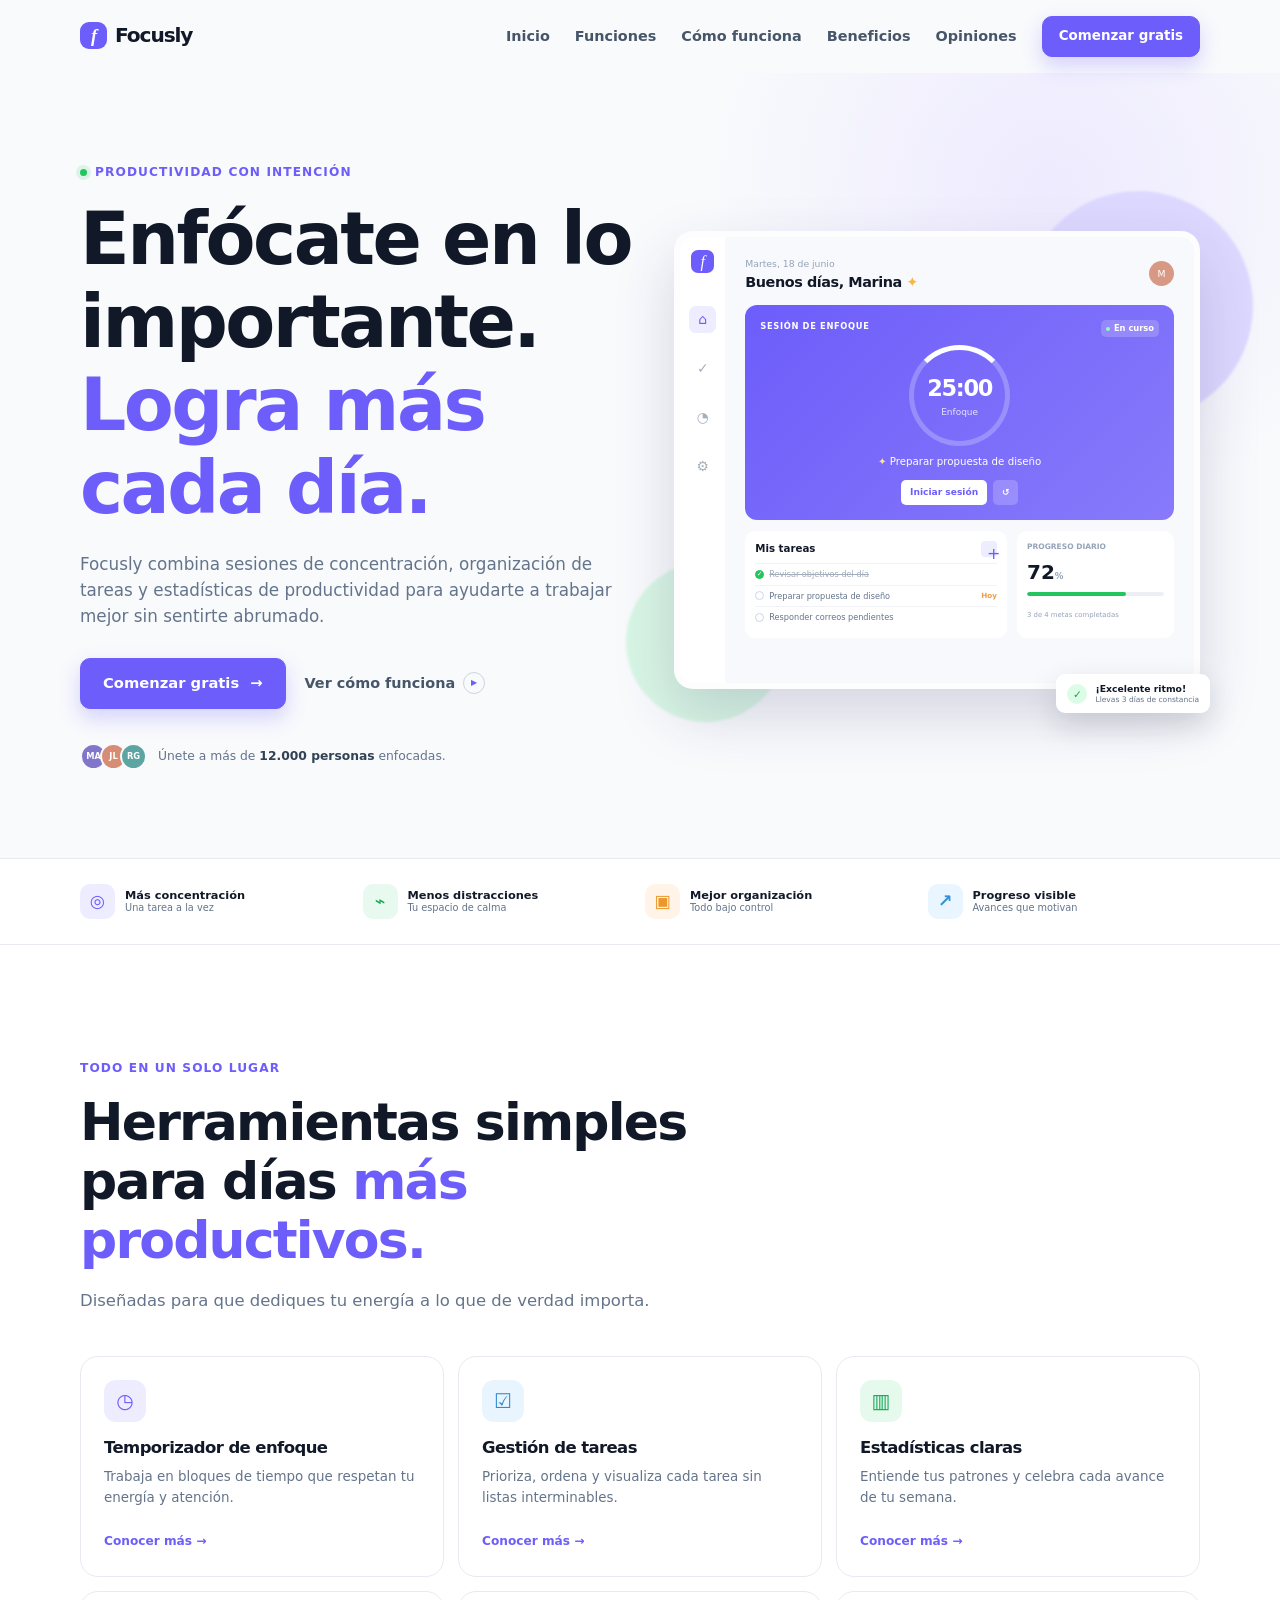
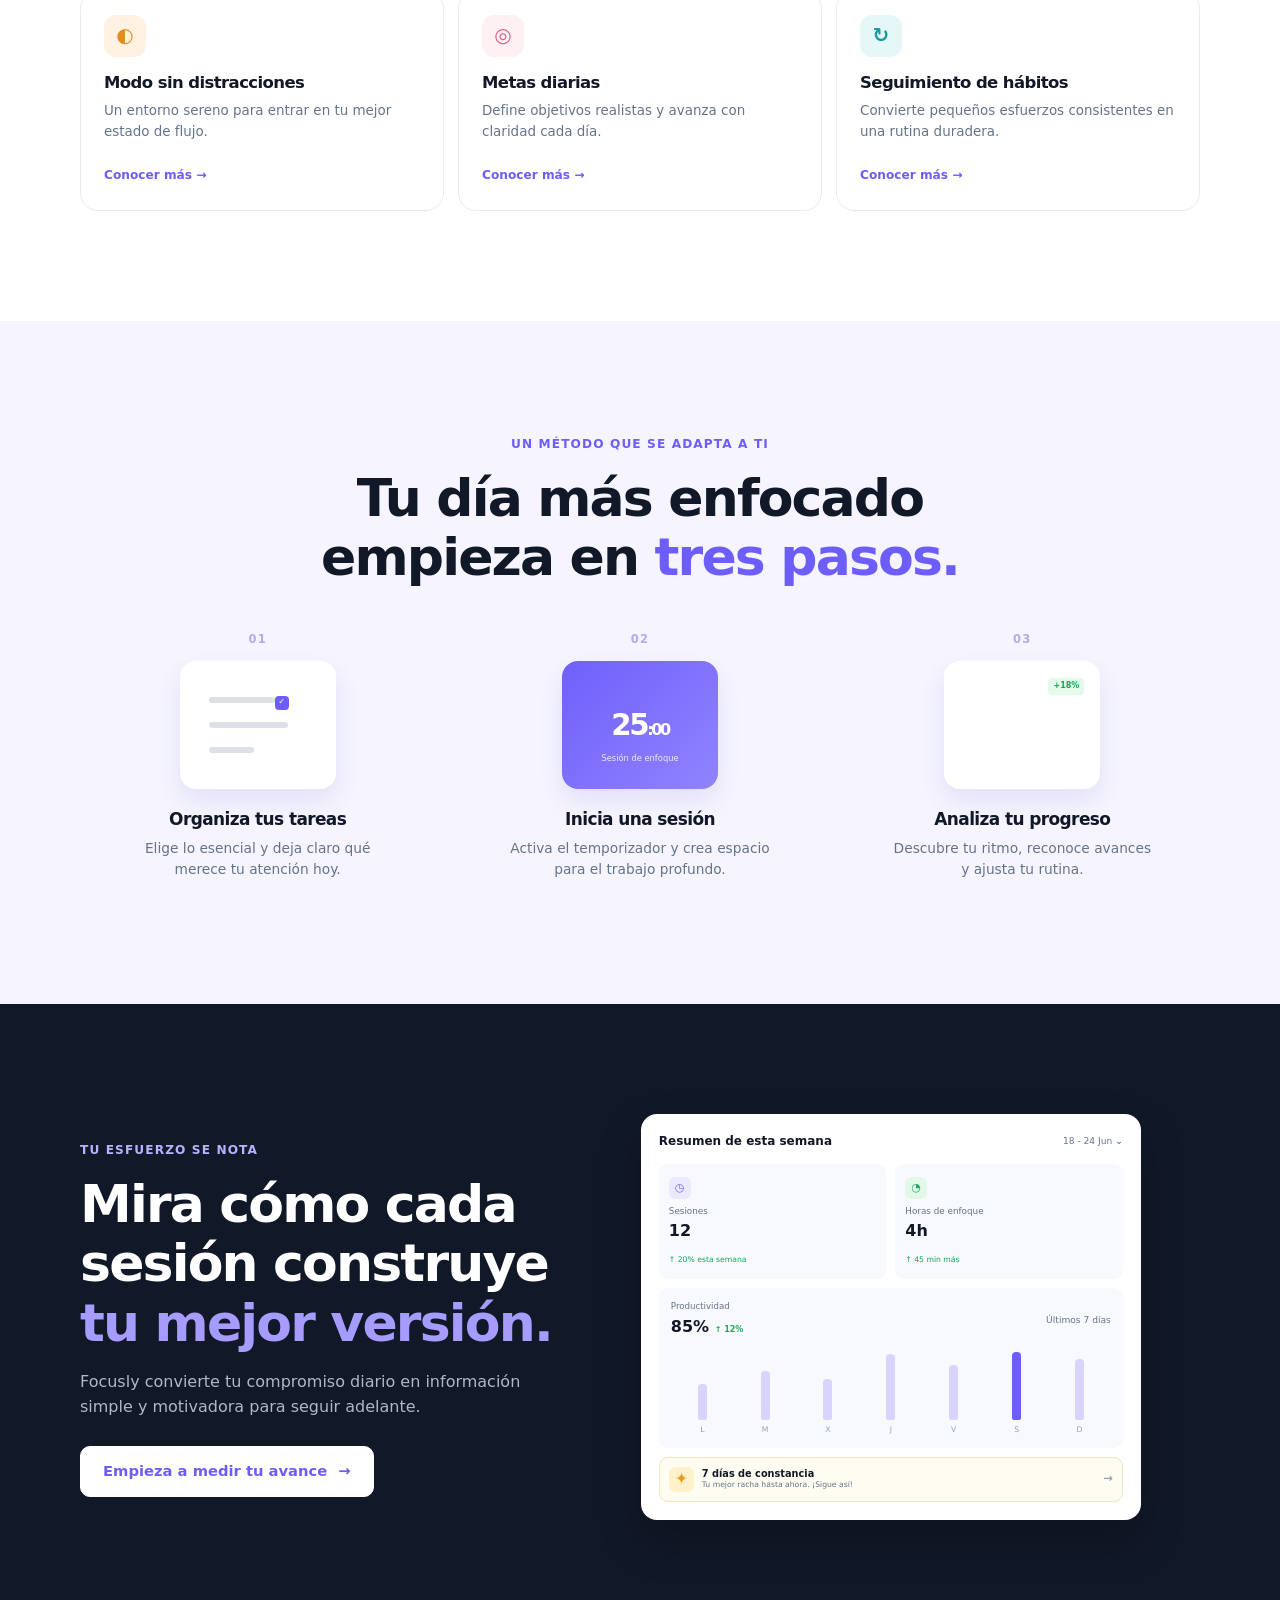
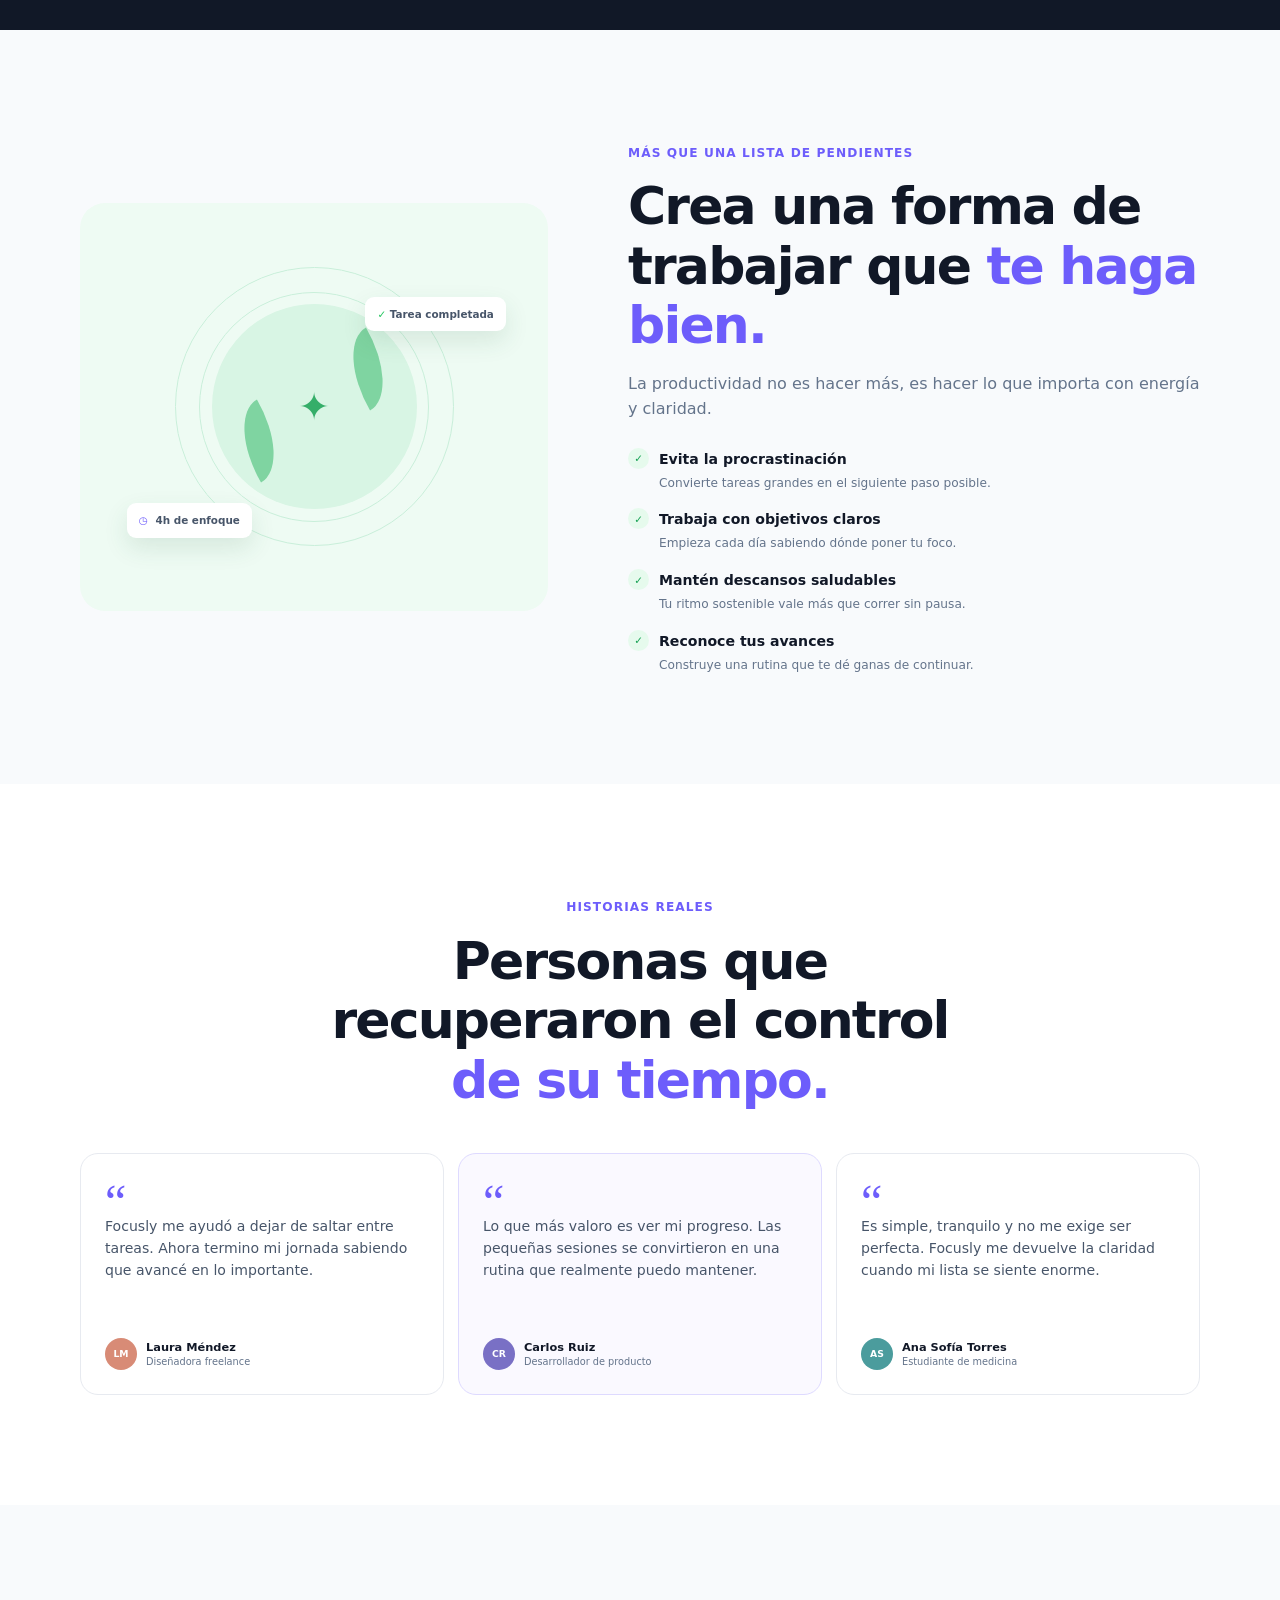
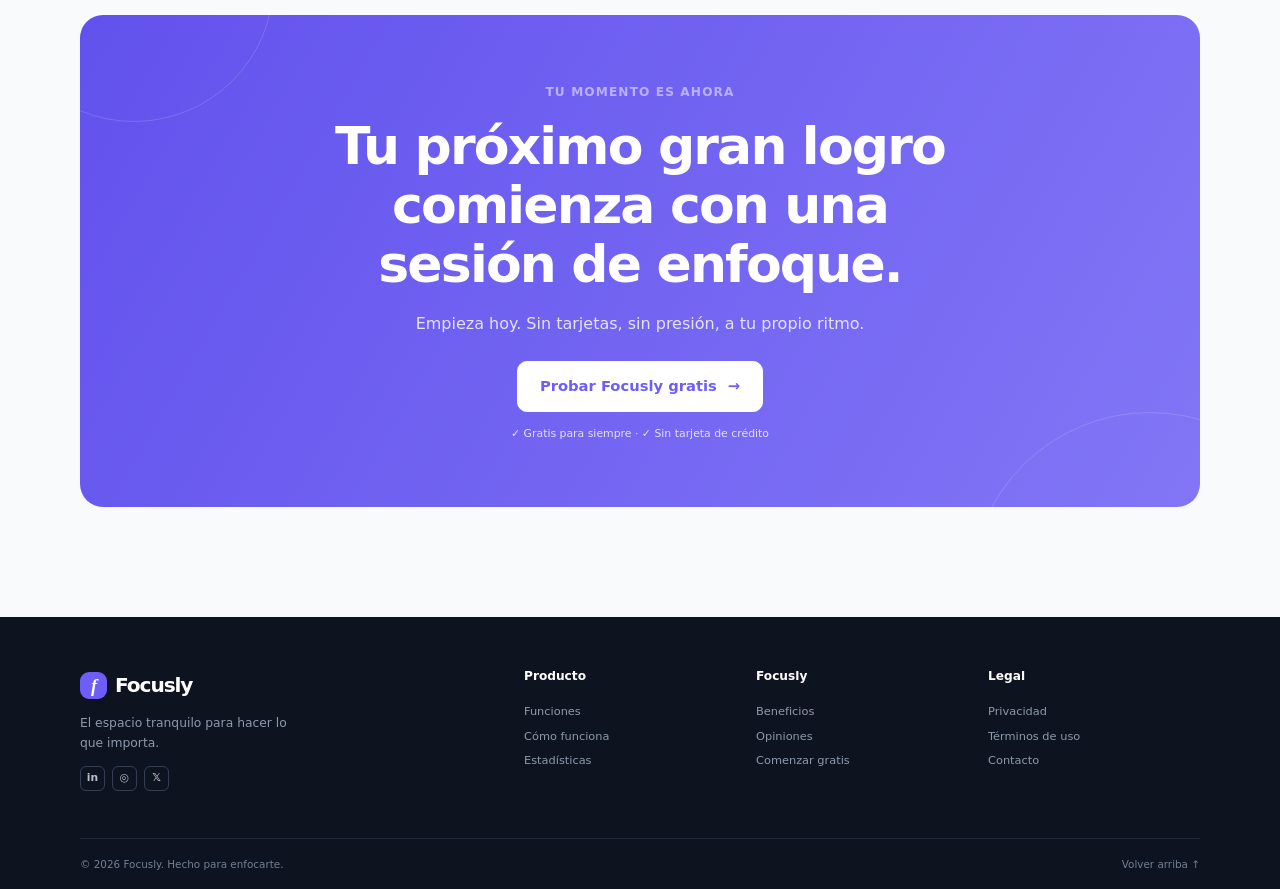
==== index.html @ 3fdfd850 "feat: agrega version inicial de la landing page" ====
<!DOCTYPE html>
<html lang="es">
<head>
  <meta charset="UTF-8">
  <meta name="viewport" content="width=device-width, initial-scale=1.0">
  <meta name="description" content="Focusly te ayuda a organizar tareas, concentrarte y visualizar tu progreso diario.">
  <title>Focusly | Enfócate en lo importante</title>
  <link rel="stylesheet" href="assets/css/styles.css">
</head>
<body>
  <header class="site-header" id="inicio">
    <div class="container nav-wrapper">
      <a class="brand" href="#inicio" aria-label="Focusly, ir al inicio"><span class="brand-mark">f</span>Focusly</a>
      <button class="menu-toggle" type="button" aria-label="Abrir menú de navegación" aria-expanded="false" aria-controls="main-nav">
        <span></span><span></span><span></span>
      </button>
      <nav class="main-nav" id="main-nav" aria-label="Navegación principal">
        <a href="#inicio">Inicio</a>
        <a href="#funciones">Funciones</a>
        <a href="#como-funciona">Cómo funciona</a>
        <a href="#beneficios">Beneficios</a>
        <a href="#opiniones">Opiniones</a>
        <a class="button button-small" href="#comenzar">Comenzar gratis</a>
      </nav>
    </div>
  </header>

  <main>
    <section class="hero section" aria-labelledby="hero-title">
      <div class="container hero-grid">
        <div class="hero-copy reveal">
          <p class="eyebrow"><span class="eyebrow-dot"></span> Productividad con intención</p>
          <h1 id="hero-title">Enfócate en lo importante. <span>Logra más cada día.</span></h1>
          <p class="hero-description">Focusly combina sesiones de concentración, organización de tareas y estadísticas de productividad para ayudarte a trabajar mejor sin sentirte abrumado.</p>
          <div class="hero-actions">
            <a class="button" href="#comenzar">Comenzar gratis <span aria-hidden="true">→</span></a>
            <a class="text-button" href="#como-funciona">Ver cómo funciona <span class="play-icon" aria-hidden="true">▶</span></a>
          </div>
          <div class="trust-line"><span class="trust-avatars"><b>MA</b><b>JL</b><b>RG</b></span><span>Únete a más de <strong>12.000 personas</strong> enfocadas.</span></div>
        </div>

        <div class="app-showcase reveal" aria-label="Demostración de la aplicación Focusly">
          <div class="orb orb-one"></div><div class="orb orb-two"></div>
          <div class="app-window">
            <aside class="app-sidebar">
              <span class="app-logo">f</span>
              <span class="sidebar-icon active">⌂</span><span class="sidebar-icon">✓</span><span class="sidebar-icon">◔</span><span class="sidebar-icon">⚙</span>
            </aside>
            <div class="app-content">
              <div class="app-topbar"><div><p>Martes, 18 de junio</p><h2>Buenos días, Marina <span>✦</span></h2></div><div class="profile-dot">M</div></div>
              <div class="focus-card">
                <div class="focus-card-head"><span>SESIÓN DE ENFOQUE</span><span class="live-tag"><i></i> En curso</span></div>
                <div class="timer-wrap"><div class="timer-ring"><strong id="timer-display" aria-live="polite">25:00</strong><small>Enfoque</small></div></div>
                <p class="current-task"><span>✦</span> Preparar propuesta de diseño</p>
                <div class="timer-controls">
                  <button class="timer-button primary" id="timer-toggle" type="button">Iniciar sesión</button>
                  <button class="timer-button reset" id="timer-reset" type="button" aria-label="Reiniciar temporizador">↺</button>
                </div>
              </div>
              <div class="app-bottom-grid">
                <div class="task-panel"><div class="panel-title"><strong>Mis tareas</strong><button type="button" class="add-task" aria-label="Añadir tarea">+</button></div><div class="task-row done"><span>✓</span><p>Revisar objetivos del día</p></div><div class="task-row"><span></span><p>Preparar propuesta de diseño</p><b>Hoy</b></div><div class="task-row"><span></span><p>Responder correos pendientes</p></div></div>
                <div class="daily-panel"><p>PROGRESO DIARIO</p><strong>72<small>%</small></strong><div class="mini-progress"><span></span></div><small>3 de 4 metas completadas</small></div>
              </div>
            </div>
          </div>
          <div class="floating-note"><span>✓</span><div><strong>¡Excelente ritmo!</strong><small>Llevas 3 días de constancia</small></div></div>
        </div>
      </div>
    </section>

    <section class="quick-benefits" aria-label="Beneficios principales">
      <div class="container quick-benefits-grid reveal">
        <div><span class="quick-icon purple">◎</span><p><strong>Más concentración</strong><small>Una tarea a la vez</small></p></div>
        <div><span class="quick-icon green">⌁</span><p><strong>Menos distracciones</strong><small>Tu espacio de calma</small></p></div>
        <div><span class="quick-icon orange">▣</span><p><strong>Mejor organización</strong><small>Todo bajo control</small></p></div>
        <div><span class="quick-icon blue">↗</span><p><strong>Progreso visible</strong><small>Avances que motivan</small></p></div>
      </div>
    </section>

    <section class="section features" id="funciones" aria-labelledby="features-title">
      <div class="container">
        <div class="section-heading reveal"><p class="eyebrow">Todo en un solo lugar</p><h2 id="features-title">Herramientas simples para días <span>más productivos.</span></h2><p>Diseñadas para que dediques tu energía a lo que de verdad importa.</p></div>
        <div class="features-grid">
          <article class="feature-card reveal"><span class="feature-icon violet">◷</span><h3>Temporizador de enfoque</h3><p>Trabaja en bloques de tiempo que respetan tu energía y atención.</p><a href="#como-funciona" aria-label="Conocer cómo funciona el temporizador">Conocer más <span>→</span></a></article>
          <article class="feature-card reveal"><span class="feature-icon blue">☑</span><h3>Gestión de tareas</h3><p>Prioriza, ordena y visualiza cada tarea sin listas interminables.</p><a href="#como-funciona" aria-label="Conocer cómo funciona la gestión de tareas">Conocer más <span>→</span></a></article>
          <article class="feature-card reveal"><span class="feature-icon green">▥</span><h3>Estadísticas claras</h3><p>Entiende tus patrones y celebra cada avance de tu semana.</p><a href="#resultados" aria-label="Ver estadísticas de productividad">Conocer más <span>→</span></a></article>
          <article class="feature-card reveal"><span class="feature-icon orange">◐</span><h3>Modo sin distracciones</h3><p>Un entorno sereno para entrar en tu mejor estado de flujo.</p><a href="#comenzar" aria-label="Probar modo sin distracciones">Conocer más <span>→</span></a></article>
          <article class="feature-card reveal"><span class="feature-icon pink">◎</span><h3>Metas diarias</h3><p>Define objetivos realistas y avanza con claridad cada día.</p><a href="#beneficios" aria-label="Conocer beneficios de las metas diarias">Conocer más <span>→</span></a></article>
          <article class="feature-card reveal"><span class="feature-icon teal">↻</span><h3>Seguimiento de hábitos</h3><p>Convierte pequeños esfuerzos consistentes en una rutina duradera.</p><a href="#beneficios" aria-label="Conocer el seguimiento de hábitos">Conocer más <span>→</span></a></article>
        </div>
      </div>
    </section>

    <section class="section how-it-works" id="como-funciona" aria-labelledby="how-title">
      <div class="container">
        <div class="section-heading centered reveal"><p class="eyebrow">Un método que se adapta a ti</p><h2 id="how-title">Tu día más enfocado empieza en <span>tres pasos.</span></h2></div>
        <div class="steps-grid">
          <article class="step reveal"><div class="step-number">01</div><div class="step-visual task-visual"><span class="tiny-line long"></span><span class="tiny-check">✓</span><span class="tiny-line medium"></span><span class="tiny-line short"></span></div><h3>Organiza tus tareas</h3><p>Elige lo esencial y deja claro qué merece tu atención hoy.</p></article>
          <article class="step reveal"><div class="step-number">02</div><div class="step-visual focus-visual"><div>25<span>:00</span></div><small>Sesión de enfoque</small></div><h3>Inicia una sesión</h3><p>Activa el temporizador y crea espacio para el trabajo profundo.</p></article>
          <article class="step reveal"><div class="step-number">03</div><div class="step-visual chart-visual"><i></i><i></i><i></i><i></i><i></i><span>+18%</span></div><h3>Analiza tu progreso</h3><p>Descubre tu ritmo, reconoce avances y ajusta tu rutina.</p></article>
        </div>
      </div>
    </section>

    <section class="section results" id="resultados" aria-labelledby="results-title">
      <div class="container results-layout">
        <div class="results-copy reveal"><p class="eyebrow light">Tu esfuerzo se nota</p><h2 id="results-title">Mira cómo cada sesión construye <span>tu mejor versión.</span></h2><p>Focusly convierte tu compromiso diario en información simple y motivadora para seguir adelante.</p><a class="button button-light" href="#comenzar">Empieza a medir tu avance <span>→</span></a></div>
        <div class="stats-dashboard reveal">
          <div class="stats-top"><p>Resumen de esta semana</p><span>18 - 24 Jun <b>⌄</b></span></div>
          <div class="stat-cards"><div><span class="stat-icon purple-bg">◷</span><p>Sesiones<span>12</span></p><small>↑ 20% esta semana</small></div><div><span class="stat-icon green-bg">◔</span><p>Horas de enfoque<span>4h</span></p><small>↑ 45 min más</small></div></div>
          <div class="chart-card"><div class="chart-heading"><div><p>Productividad</p><strong>85% <small>↑ 12%</small></strong></div><span>Últimos 7 días</span></div><div class="bar-chart" aria-label="Gráfico de productividad semanal"><div class="bar-42"><i></i><small>L</small></div><div class="bar-58"><i></i><small>M</small></div><div class="bar-48"><i></i><small>X</small></div><div class="bar-78"><i></i><small>J</small></div><div class="bar-65"><i></i><small>V</small></div><div class="bar-88"><i></i><small>S</small></div><div class="bar-72"><i></i><small>D</small></div></div></div>
          <div class="streak"><span>✦</span><p><strong>7 días de constancia</strong><small>Tu mejor racha hasta ahora. ¡Sigue así!</small></p><b>→</b></div>
        </div>
      </div>
    </section>

    <section class="section benefits" id="beneficios" aria-labelledby="benefits-title">
      <div class="container benefits-layout">
        <div class="benefits-art reveal"><div class="calm-circle"><span>✦</span><div class="leaf leaf-left"></div><div class="leaf leaf-right"></div></div><div class="art-note top-note">✓ Tarea completada</div><div class="art-note bottom-note"><span>◷</span> 4h de enfoque</div></div>
        <div class="benefits-copy reveal"><p class="eyebrow">Más que una lista de pendientes</p><h2 id="benefits-title">Crea una forma de trabajar que <span>te haga bien.</span></h2><p>La productividad no es hacer más, es hacer lo que importa con energía y claridad.</p><ul class="benefits-list"><li><span>✓</span><div><strong>Evita la procrastinación</strong><p>Convierte tareas grandes en el siguiente paso posible.</p></div></li><li><span>✓</span><div><strong>Trabaja con objetivos claros</strong><p>Empieza cada día sabiendo dónde poner tu foco.</p></div></li><li><span>✓</span><div><strong>Mantén descansos saludables</strong><p>Tu ritmo sostenible vale más que correr sin pausa.</p></div></li><li><span>✓</span><div><strong>Reconoce tus avances</strong><p>Construye una rutina que te dé ganas de continuar.</p></div></li></ul></div>
      </div>
    </section>

    <section class="section testimonials" id="opiniones" aria-labelledby="testimonials-title">
      <div class="container"><div class="section-heading centered reveal"><p class="eyebrow">Historias reales</p><h2 id="testimonials-title">Personas que recuperaron el control <span>de su tiempo.</span></h2></div><div class="testimonials-grid"><article class="testimonial-card reveal"><div class="quote-mark">“</div><p>Focusly me ayudó a dejar de saltar entre tareas. Ahora termino mi jornada sabiendo que avancé en lo importante.</p><div class="person"><span class="avatar avatar-one">LM</span><div><strong>Laura Méndez</strong><small>Diseñadora freelance</small></div></div></article><article class="testimonial-card featured-testimonial reveal"><div class="quote-mark">“</div><p>Lo que más valoro es ver mi progreso. Las pequeñas sesiones se convirtieron en una rutina que realmente puedo mantener.</p><div class="person"><span class="avatar avatar-two">CR</span><div><strong>Carlos Ruiz</strong><small>Desarrollador de producto</small></div></div></article><article class="testimonial-card reveal"><div class="quote-mark">“</div><p>Es simple, tranquilo y no me exige ser perfecta. Focusly me devuelve la claridad cuando mi lista se siente enorme.</p><div class="person"><span class="avatar avatar-three">AS</span><div><strong>Ana Sofía Torres</strong><small>Estudiante de medicina</small></div></div></article></div></div>
    </section>

    <section class="cta section" id="comenzar" aria-labelledby="cta-title"><div class="container cta-box reveal"><div class="cta-decoration one"></div><div class="cta-decoration two"></div><p class="eyebrow light">Tu momento es ahora</p><h2 id="cta-title">Tu próximo gran logro comienza con una sesión de enfoque.</h2><p>Empieza hoy. Sin tarjetas, sin presión, a tu propio ritmo.</p><a class="button button-light" href="#inicio">Probar Focusly gratis <span>→</span></a><small>✓ Gratis para siempre · ✓ Sin tarjeta de crédito</small></div></section>
  </main>

  <footer class="site-footer"><div class="container footer-grid"><div class="footer-brand"><a class="brand" href="#inicio"><span class="brand-mark">f</span>Focusly</a><p>El espacio tranquilo para hacer lo que importa.</p><div class="social-links"><a href="#inicio" aria-label="LinkedIn">in</a><a href="#inicio" aria-label="Instagram">◎</a><a href="#inicio" aria-label="X">𝕏</a></div></div><div><h3>Producto</h3><a href="#funciones">Funciones</a><a href="#como-funciona">Cómo funciona</a><a href="#resultados">Estadísticas</a></div><div><h3>Focusly</h3><a href="#beneficios">Beneficios</a><a href="#opiniones">Opiniones</a><a href="#comenzar">Comenzar gratis</a></div><div><h3>Legal</h3><a href="#inicio">Privacidad</a><a href="#inicio">Términos de uso</a><a href="#inicio">Contacto</a></div></div><div class="container footer-bottom"><p>© <span id="current-year"></span> Focusly. Hecho para enfocarte.</p><a href="#inicio">Volver arriba ↑</a></div></footer>
  <script src="assets/js/script.js"></script>
</body>
</html>
---- assets/css/styles.css ----
:root {
  --bg: #f8fafc; --surface: #ffffff; --ink: #111827; --muted: #64748b; --primary: #6d5dfb; --primary-soft: #eeecff; --secondary: #8b7cf6; --green: #22c55e; --border: #e7eaf0; --dark: #111827; --radius: 18px; --shadow: 0 18px 50px rgba(30, 41, 59, .08); --font: Inter, ui-sans-serif, system-ui, -apple-system, BlinkMacSystemFont, "Segoe UI", sans-serif;
}
* { box-sizing: border-box; }
html { scroll-behavior: smooth; scroll-padding-top: 86px; }
body { margin: 0; color: var(--ink); background: var(--bg); font-family: var(--font); line-height: 1.55; overflow-x: hidden; }
a { color: inherit; text-decoration: none; } button { font: inherit; } button, a { -webkit-tap-highlight-color: transparent; }
:focus-visible { outline: 3px solid rgba(109, 93, 251, .5); outline-offset: 4px; }
.container { width: min(1120px, calc(100% - 40px)); margin: 0 auto; }
.section { padding: 84px 0; }
.eyebrow { display: inline-flex; align-items: center; gap: 8px; margin: 0 0 15px; color: var(--primary); font-size: .76rem; font-weight: 800; letter-spacing: .09em; text-transform: uppercase; }
.eyebrow-dot { width: 7px; height: 7px; border-radius: 50%; background: var(--green); box-shadow: 0 0 0 4px rgba(34, 197, 94, .13); }
h1, h2, h3, p { margin-top: 0; } h1, h2, h3 { line-height: 1.14; letter-spacing: -.035em; } h1 { font-size: clamp(2.45rem, 7vw, 4.55rem); margin-bottom: 22px; } h2 { font-size: clamp(2rem, 4.5vw, 3.25rem); margin-bottom: 17px; } h1 span, h2 span { color: var(--primary); } .section-heading { max-width: 650px; margin-bottom: 43px; } .section-heading > p:last-child { color: var(--muted); font-size: 1.03rem; } .centered { text-align: center; margin-inline: auto; }
.button { display: inline-flex; align-items: center; justify-content: center; gap: 11px; min-height: 51px; padding: 0 22px; color: #fff; background: var(--primary); border: 1px solid var(--primary); border-radius: 10px; box-shadow: 0 9px 20px rgba(109, 93, 251, .25); font-size: .92rem; font-weight: 750; transition: transform .2s, box-shadow .2s, background .2s; cursor: pointer; }
.button:hover { background: #5949e9; box-shadow: 0 13px 28px rgba(109, 93, 251, .32); transform: translateY(-2px); }.button-small { min-height: 41px; padding: 0 16px; font-size: .84rem; }.button-light { background: #fff; color: var(--primary); border-color: #fff; box-shadow: none; }.button-light:hover { background: #f4f2ff; }
/* Header */
.site-header { position: sticky; top: 0; z-index: 20; border-bottom: 1px solid transparent; transition: background .25s, box-shadow .25s, border-color .25s; }.site-header.scrolled { background: rgba(255,255,255,.88); border-color: rgba(226,232,240,.8); box-shadow: 0 4px 20px rgba(15,23,42,.04); backdrop-filter: blur(14px); }.nav-wrapper { min-height: 72px; display: flex; align-items: center; justify-content: space-between; }.brand { display: inline-flex; align-items: center; gap: 8px; font-size: 1.26rem; font-weight: 800; letter-spacing: -.055em; }.brand-mark { display: inline-grid; place-items: center; width: 27px; height: 27px; border-radius: 9px; background: var(--primary); color: #fff; font-size: 1.15rem; font-family: Georgia, serif; font-style: italic; }.main-nav { position: absolute; top: 72px; left: 0; right: 0; display: flex; flex-direction: column; align-items: center; gap: 20px; padding: 24px 20px 28px; background: #fff; border-bottom: 1px solid var(--border); transform: translateY(-130%); opacity: 0; visibility: hidden; transition: transform .25s, opacity .25s, visibility .25s; }.main-nav.open { transform: translateY(0); opacity: 1; visibility: visible; }.main-nav > a:not(.button) { color: #475569; font-size: .9rem; font-weight: 650; }.main-nav > a:not(.button):hover { color: var(--primary); }.menu-toggle { display: grid; gap: 5px; padding: 7px; border: 0; background: transparent; cursor: pointer; }.menu-toggle span { display: block; width: 23px; height: 2px; background: var(--ink); border-radius: 2px; transition: transform .2s, opacity .2s; }.menu-toggle.active span:first-child { transform: translateY(7px) rotate(45deg); }.menu-toggle.active span:nth-child(2) { opacity: 0; }.menu-toggle.active span:last-child { transform: translateY(-7px) rotate(-45deg); }
/* Hero */
.hero { position: relative; padding-top: 65px; overflow: hidden; background: radial-gradient(circle at 82% 15%, #eeeaff 0, rgba(238,234,255,0) 27%), var(--bg); }.hero-grid { display: grid; gap: 48px; align-items: center; }.hero-copy { max-width: 605px; }.hero-description { max-width: 555px; margin-bottom: 29px; color: var(--muted); font-size: 1.05rem; }.hero-actions { display: flex; flex-wrap: wrap; gap: 19px; align-items: center; }.text-button { display: inline-flex; align-items: center; gap: 8px; color: #475569; font-size: .9rem; font-weight: 750; }.text-button:hover { color: var(--primary); }.play-icon { display: inline-grid; place-items: center; width: 22px; height: 22px; border: 1px solid #cbd5e1; border-radius: 50%; color: var(--primary); font-size: 8px; }.trust-line { display: flex; align-items: center; gap: 11px; margin-top: 34px; color: var(--muted); font-size: .77rem; }.trust-line strong { color: #334155; }.trust-avatars { display: flex; }.trust-avatars b { display: grid; place-items: center; width: 27px; height: 27px; margin-left: -7px; border: 2px solid var(--bg); border-radius: 50%; color: white; background: #d68d74; font-size: .52rem; }.trust-avatars b:first-child { margin-left: 0; background: #8276cb; }.trust-avatars b:last-child { background: #5da5a3; }
.app-showcase { position: relative; width: min(100%, 555px); margin-inline: auto; padding: 16px 0 24px; }.orb { position: absolute; z-index: 0; border-radius: 50%; filter: blur(1px); }.orb-one { width: 230px; height: 230px; top: -24px; right: -53px; background: #ddd8ff; }.orb-two { width: 160px; height: 160px; bottom: -9px; left: -48px; background: #d8f6e4; }.app-window { position: relative; z-index: 1; display: flex; min-height: 435px; overflow: hidden; border: 6px solid rgba(255,255,255,.7); border-radius: 19px; background: #f8f9fc; box-shadow: 0 25px 60px rgba(48, 43, 105, .18); }.app-sidebar { display: flex; flex: 0 0 45px; flex-direction: column; align-items: center; gap: 22px; padding: 13px 0; background: #fff; color: #a6afbc; }.app-logo { display: grid; place-items: center; width: 23px; height: 23px; margin-bottom: 11px; border-radius: 7px; background: var(--primary); color: white; font-family: Georgia, serif; font-style: italic; }.sidebar-icon { display: grid; place-items: center; width: 27px; height: 27px; border-radius: 7px; font-size: .87rem; }.sidebar-icon.active { background: var(--primary-soft); color: var(--primary); }.app-content { flex: 1; min-width: 0; padding: 18px 15px; }.app-topbar { display: flex; justify-content: space-between; align-items: center; }.app-topbar p { margin: 0 0 2px; color: #94a3b8; font-size: .58rem; }.app-topbar h2 { margin: 0; font-size: .9rem; letter-spacing: -.03em; }.app-topbar h2 span { color: #f5b846; }.profile-dot { display: grid; place-items: center; width: 25px; height: 25px; border-radius: 50%; background: #d79983; color: white; font-size: .58rem; }.focus-card { margin-top: 15px; padding: 13px; border-radius: 12px; background: linear-gradient(135deg,#6d5dfb,#887afa); color: #fff; }.focus-card-head { display: flex; justify-content: space-between; font-size: .52rem; font-weight: 800; letter-spacing: .08em; }.live-tag { display: flex; align-items: center; gap: 4px; padding: 2px 5px; border-radius: 5px; background: rgba(255,255,255,.18); letter-spacing: 0; }.live-tag i { width: 4px; height: 4px; border-radius: 50%; background: #8effba; }.timer-wrap { display: grid; place-items: center; margin: 8px 0; }.timer-ring { display: grid; place-content: center; width: 101px; height: 101px; border: 5px solid rgba(255,255,255,.24); border-top-color: #fff; border-radius: 50%; text-align: center; }.timer-ring strong { font-size: 1.4rem; letter-spacing: -.06em; }.timer-ring small { font-size: .56rem; opacity: .8; }.current-task { margin: 0; text-align: center; font-size: .64rem; }.current-task span { color: #fde68a; }.timer-controls { display: flex; justify-content: center; gap: 6px; margin-top: 10px; }.timer-button { min-height: 25px; border: 0; border-radius: 5px; font-size: .57rem; font-weight: 750; cursor: pointer; }.timer-button.primary { padding: 0 9px; background: white; color: var(--primary); }.timer-button.reset { width: 25px; color: white; background: rgba(255,255,255,.2); }.timer-button:hover { transform: translateY(-1px); }.app-bottom-grid { display: grid; grid-template-columns: 1.25fr .75fr; gap: 10px; margin-top: 11px; }.task-panel, .daily-panel { padding: 10px; border-radius: 10px; background: #fff; }.panel-title { display: flex; justify-content: space-between; align-items: center; margin-bottom: 6px; }.panel-title strong { font-size: .64rem; }.add-task { width: 16px; height: 16px; border: 0; border-radius: 4px; background: var(--primary-soft); color: var(--primary); cursor: pointer; }.task-row { display: flex; align-items: center; gap: 5px; min-width: 0; padding: 4px 0; border-top: 1px solid #f0f2f5; }.task-row > span { width: 9px; height: 9px; flex: 0 0 9px; border: 1px solid #cbd5e1; border-radius: 50%; font-size: 7px; line-height: 7px; text-align: center; }.task-row.done > span { border-color: var(--green); background: var(--green); color: #fff; }.task-row p { overflow: hidden; margin: 0; color: #64748b; font-size: .51rem; text-overflow: ellipsis; white-space: nowrap; }.task-row.done p { color: #a3acba; text-decoration: line-through; }.task-row b { margin-left: auto; color: #ed9c48; font-size: .45rem; }.daily-panel > p { margin: 0 0 4px; color: #94a3b8; font-size: .47rem; font-weight: 800; }.daily-panel > strong { font-size: 1.25rem; }.daily-panel > strong small { color: #94a3b8; font-size: .54rem; }.mini-progress { height: 4px; margin: 4px 0; overflow: hidden; border-radius: 2px; background: #eceff4; }.mini-progress span { display: block; width: 72%; height: 100%; border-radius: inherit; background: var(--green); }.daily-panel > small { color: #94a3b8; font-size: .43rem; white-space: nowrap; }.floating-note { position: absolute; z-index: 2; right: -10px; bottom: 0; display: flex; align-items: center; gap: 8px; padding: 9px 11px; border-radius: 9px; background: #fff; box-shadow: 0 12px 30px rgba(15,23,42,.15); }.floating-note > span { display: grid; place-items: center; width: 20px; height: 20px; border-radius: 50%; background: #dcfce7; color: #16a34a; font-size: .66rem; }.floating-note strong, .floating-note small { display: block; line-height: 1.25; }.floating-note strong { font-size: .58rem; }.floating-note small { color: var(--muted); font-size: .47rem; }
/* Quick benefits and features */
.quick-benefits { padding: 25px 0; border-top: 1px solid var(--border); border-bottom: 1px solid var(--border); background: #fff; }.quick-benefits-grid { display: grid; grid-template-columns: 1fr 1fr; gap: 24px 10px; }.quick-benefits-grid > div { display: flex; align-items: center; gap: 10px; }.quick-icon { display: grid; place-items: center; width: 35px; height: 35px; border-radius: 10px; font-size: 1.1rem; font-weight: bold; }.quick-icon.purple { background: #eeecff; color: var(--primary); }.quick-icon.green { background: #e8f9ef; color: #19a957; }.quick-icon.orange { background: #fff4e7; color: #ed972a; }.quick-icon.blue { background: #e9f5ff; color: #3492d4; }.quick-benefits p { margin: 0; line-height: 1.25; }.quick-benefits strong, .quick-benefits small { display: block; }.quick-benefits strong { font-size: .71rem; }.quick-benefits small { color: var(--muted); font-size: .61rem; }.features { background: #fff; }.features-grid { display: grid; gap: 14px; }.feature-card { padding: 23px; border: 1px solid var(--border); border-radius: var(--radius); background: #fff; transition: transform .24s, box-shadow .24s, border-color .24s; }.feature-card:hover { border-color: #d9d4ff; box-shadow: var(--shadow); transform: translateY(-5px); }.feature-icon { display: grid; place-items: center; width: 42px; height: 42px; margin-bottom: 17px; border-radius: 12px; font-size: 1.25rem; font-weight: bold; }.violet { color: var(--primary); background: #eeecff; }.blue { color: #318ace; background: #e8f5ff; }.green { color: #18a958; background: #e5f9ec; }.orange { color: #e58c21; background: #fff2e2; }.pink { color: #df6088; background: #fff0f4; }.teal { color: #149c9f; background: #e5f8f7; }.feature-card h3 { margin-bottom: 9px; font-size: 1.03rem; }.feature-card p { min-height: 47px; margin-bottom: 14px; color: var(--muted); font-size: .84rem; }.feature-card a { color: var(--primary); font-size: .76rem; font-weight: 750; }.feature-card a span { transition: transform .2s; display: inline-block; }.feature-card a:hover span { transform: translateX(3px); }
/* Steps */
.how-it-works { background: #f5f4ff; }.steps-grid { display: grid; gap: 27px; }.step { position: relative; text-align: center; }.step-number { margin-bottom: 13px; color: #b4acee; font-size: .72rem; font-weight: 850; letter-spacing: .11em; }.step-visual { position: relative; display: grid; place-items: center; width: 156px; height: 128px; margin: 0 auto 21px; border-radius: 16px; background: #fff; box-shadow: 0 12px 25px rgba(83,70,169,.1); }.task-visual { display: block; padding: 26px 21px; text-align: left; }.tiny-line { display: inline-block; height: 6px; margin: 8px 0 8px 8px; border-radius: 3px; background: #dce1e8; vertical-align: middle; }.tiny-line.long { width: 66px; }.tiny-line.medium { width: 79px; }.tiny-line.short { width: 45px; }.tiny-check { display: inline-grid; place-items: center; width: 14px; height: 14px; border-radius: 4px; background: var(--primary); color: #fff; font-size: 8px; }.focus-visual { background: linear-gradient(135deg, #7060fb, #9084ff); color: white; }.focus-visual div { font-size: 1.83rem; font-weight: 800; letter-spacing: -.08em; }.focus-visual div span { font-size: 1rem; }.focus-visual small { position: absolute; bottom: 25px; font-size: .52rem; opacity: .83; }.chart-visual { align-items: end; grid-auto-flow: column; grid-template-columns: repeat(5, 13px); gap: 7px; padding: 20px 25px 25px; }.chart-visual i { border-radius: 5px 5px 2px 2px; background: #c8c1ff; }.chart-visual i:nth-child(1) { height: 30px; }.chart-visual i:nth-child(2) { height: 49px; }.chart-visual i:nth-child(3) { height: 39px; }.chart-visual i:nth-child(4) { height: 66px; background: var(--primary); }.chart-visual i:nth-child(5) { height: 53px; }.chart-visual span { position: absolute; top: 17px; right: 16px; padding: 2px 5px; border-radius: 4px; color: #17a354; background: #e4faeb; font-size: .5rem; font-weight: 800; }.step h3 { margin-bottom: 8px; font-size: 1.06rem; }.step p { max-width: 260px; margin-inline: auto; color: var(--muted); font-size: .86rem; }
/* Results */
.results { overflow: hidden; background: var(--dark); color: white; }.results-layout { display: grid; gap: 45px; align-items: center; }.eyebrow.light { color: #b9b1ff; }.results-copy h2 span { color: #a69bff; }.results-copy > p:not(.eyebrow) { max-width: 490px; margin-bottom: 26px; color: #aeb8c8; }.stats-dashboard { max-width: 500px; padding: 17px; border: 1px solid rgba(255,255,255,.1); border-radius: 16px; background: #fff; color: var(--ink); box-shadow: 0 20px 45px rgba(0,0,0,.2); }.stats-top, .chart-heading { display: flex; justify-content: space-between; align-items: center; }.stats-top { margin-bottom: 13px; }.stats-top p { margin: 0; font-size: .75rem; font-weight: 800; }.stats-top span, .chart-heading > span { color: var(--muted); font-size: .57rem; }.stat-cards { display: grid; grid-template-columns: 1fr 1fr; gap: 9px; margin-bottom: 9px; }.stat-cards > div { padding: 10px; border-radius: 9px; background: #f8f9fc; }.stat-icon { display: inline-grid; place-items: center; width: 22px; height: 22px; border-radius: 6px; font-size: .68rem; }.purple-bg { color: var(--primary); background: #ebe9ff; }.green-bg { color: #18a758; background: #e2f9e9; }.stat-cards p { margin: 6px 0 1px; color: var(--muted); font-size: .55rem; }.stat-cards p span { display: block; color: var(--ink); font-size: 1rem; font-weight: 800; }.stat-cards small { color: #19a558; font-size: .48rem; }.chart-card { padding: 12px; border-radius: 9px; background: #f8f9fc; }.chart-heading p { margin: 0 0 1px; color: var(--muted); font-size: .54rem; }.chart-heading strong { font-size: 1rem; }.chart-heading strong small { color: #20a75a; font-size: .5rem; }.bar-chart { display: flex; align-items: end; justify-content: space-between; height: 96px; padding-top: 12px; }.bar-chart > div { display: flex; flex: 1; flex-direction: column; align-items: center; justify-content: end; height: 100%; gap: 4px; }.bar-chart i { display: block; width: 9px; border-radius: 4px 4px 2px 2px; background: #d8d3ff; }.bar-chart > div:nth-child(6) i { background: var(--primary); }.bar-chart small { color: #94a3b8; font-size: .48rem; }.streak { display: flex; align-items: center; gap: 8px; margin-top: 9px; padding: 9px; border: 1px solid #f1e7bf; border-radius: 9px; background: #fffcf1; }.streak > span { display: grid; place-items: center; width: 25px; height: 25px; border-radius: 7px; background: #fff1c9; color: #e89b1e; }.streak p { flex: 1; margin: 0; line-height: 1.25; }.streak strong, .streak small { display: block; }.streak strong { font-size: .61rem; }.streak small { color: var(--muted); font-size: .48rem; }.streak b { color: #94a3b8; font-size: .72rem; }
/* Benefits and testimonials */
.benefits-layout { display: grid; gap: 45px; align-items: center; }.benefits-art { position: relative; display: grid; place-items: center; min-height: 300px; overflow: hidden; border-radius: 25px; background: #eefbf3; }.calm-circle { position: relative; display: grid; place-items: center; width: 168px; height: 168px; border-radius: 50%; background: #d8f5e4; color: #35ae69; font-size: 2.4rem; }.calm-circle:before, .calm-circle:after { position: absolute; width: 185px; height: 185px; border: 1px solid #c9efda; border-radius: 50%; content: ""; }.calm-circle:after { width: 225px; height: 225px; }.leaf { position: absolute; width: 38px; height: 74px; border-radius: 100% 0 100% 0; background: #7fd4a1; }.leaf-left { left: 28px; bottom: 31px; transform: rotate(-30deg); }.leaf-right { right: 30px; top: 28px; transform: rotate(150deg); }.art-note { position: absolute; z-index: 2; padding: 9px 12px; border-radius: 9px; background: #fff; box-shadow: 0 10px 25px rgba(39,99,62,.12); color: #475569; font-size: .65rem; font-weight: 700; }.top-note { top: 23%; right: 7%; }.top-note:first-letter { color: var(--green); }.bottom-note { bottom: 18%; left: 8%; }.bottom-note span { margin-right: 4px; color: var(--primary); }.benefits-copy > p:not(.eyebrow) { color: var(--muted); }.benefits-list { display: grid; gap: 15px; margin: 25px 0 0; padding: 0; list-style: none; }.benefits-list li { display: flex; gap: 10px; }.benefits-list > li > span { display: grid; flex: 0 0 21px; place-items: center; width: 21px; height: 21px; margin-top: 1px; border-radius: 50%; background: #e6faed; color: #16a254; font-size: .65rem; font-weight: 800; }.benefits-list strong { font-size: .88rem; }.benefits-list p { margin: 2px 0 0; color: var(--muted); font-size: .76rem; }.testimonials { background: #fff; }.testimonials-grid { display: grid; gap: 14px; }.testimonial-card { display: flex; flex-direction: column; min-height: 242px; padding: 24px; border: 1px solid var(--border); border-radius: var(--radius); background: #fff; }.featured-testimonial { border-color: #dedaff; background: #faf9ff; }.quote-mark { height: 31px; color: var(--primary); font-family: Georgia, serif; font-size: 3rem; line-height: 1; }.testimonial-card > p { flex: 1; margin: 7px 0 21px; color: #475569; font-size: .88rem; }.person { display: flex; align-items: center; gap: 9px; }.avatar { display: grid; place-items: center; width: 32px; height: 32px; border-radius: 50%; color: #fff; font-size: .58rem; font-weight: 800; }.avatar-one { background: #d88b76; }.avatar-two { background: #7970c5; }.avatar-three { background: #4b9c9d; }.person strong, .person small { display: block; line-height: 1.35; }.person strong { font-size: .71rem; }.person small { color: var(--muted); font-size: .61rem; }
/* CTA and footer */
.cta { padding-top: 65px; padding-bottom: 65px; }.cta-box { position: relative; overflow: hidden; padding: 49px 24px; border-radius: 23px; background: linear-gradient(120deg, #6252ed, #8276f6); color: #fff; text-align: center; }.cta-box > *:not(.cta-decoration) { position: relative; z-index: 1; }.cta-box h2 { max-width: 670px; margin-inline: auto; font-size: clamp(2rem, 4.3vw, 3.25rem); }.cta-box > p:not(.eyebrow) { margin-bottom: 25px; color: #e6e3ff; }.cta-box small { display: block; margin-top: 14px; color: #e5e2ff; font-size: .68rem; }.cta-decoration { position: absolute; border: 1px solid rgba(255,255,255,.15); border-radius: 50%; }.cta-decoration.one { width: 280px; height: 280px; top: -173px; left: -86px; }.cta-decoration.two { width: 360px; height: 360px; right: -130px; bottom: -265px; }.site-footer { padding-top: 53px; background: #0d1420; color: #d4d9e2; }.footer-grid { display: grid; grid-template-columns: 1fr 1fr; gap: 31px 20px; padding-bottom: 39px; }.footer-brand { grid-column: 1 / -1; }.footer-brand .brand { color: #fff; }.footer-brand p { max-width: 225px; margin: 13px 0; color: #8e9aaa; font-size: .77rem; }.social-links { display: flex; gap: 7px; }.social-links a { display: grid; place-items: center; width: 25px; height: 25px; border: 1px solid #344052; border-radius: 6px; color: #b9c1cd; font-size: .67rem; font-weight: 750; }.social-links a:hover { border-color: var(--secondary); color: #fff; }.footer-grid h3 { margin: 0 0 12px; color: #fff; font-size: .76rem; letter-spacing: 0; }.footer-grid > div:not(.footer-brand) { display: flex; flex-direction: column; gap: 7px; }.footer-grid > div:not(.footer-brand) a { color: #8e9aaa; font-size: .71rem; }.footer-grid a:hover { color: #fff; }.footer-bottom { display: flex; flex-wrap: wrap; justify-content: space-between; gap: 10px; padding: 17px 0; border-top: 1px solid #202b3a; color: #738093; font-size: .65rem; }.footer-bottom p { margin: 0; }.footer-bottom a:hover { color: #fff; }
/* Motion and responsive */
.reveal { opacity: 0; transform: translateY(22px); transition: opacity .65s ease, transform .65s ease; }.reveal.visible { opacity: 1; transform: none; }
.bar-42 i { height: 42%; }.bar-58 i { height: 58%; }.bar-48 i { height: 48%; }.bar-78 i { height: 78%; }.bar-65 i { height: 65%; }.bar-88 i { height: 88%; background: var(--primary); }.bar-72 i { height: 72%; }
@media (min-width: 600px) { .container { width: min(1120px, calc(100% - 64px)); }.quick-benefits-grid { grid-template-columns: repeat(4, 1fr); }.features-grid { grid-template-columns: repeat(2, 1fr); }.steps-grid { grid-template-columns: repeat(3, 1fr); }.testimonials-grid { grid-template-columns: repeat(3, 1fr); }.footer-grid { grid-template-columns: 2fr 1fr 1fr 1fr; }.footer-brand { grid-column: auto; }.cta-box { padding: 64px; } }
@media (min-width: 820px) { .section { padding: 110px 0; }.menu-toggle { display: none; }.main-nav { position: static; flex-direction: row; gap: 25px; padding: 0; border: 0; background: transparent; transform: none; opacity: 1; visibility: visible; }.hero { padding-top: 86px; padding-bottom: 88px; }.hero-grid { grid-template-columns: 1.03fr .97fr; gap: 36px; }.app-showcase { margin-right: 0; }.features-grid { grid-template-columns: repeat(3, 1fr); }.results-layout { grid-template-columns: .94fr 1.06fr; gap: 65px; }.benefits-layout { grid-template-columns: .9fr 1.1fr; gap: 80px; }.benefits-art { min-height: 408px; }.calm-circle { width: 205px; height: 205px; }.calm-circle:before { width: 228px; height: 228px; }.calm-circle:after { width: 277px; height: 277px; }.top-note { right: 9%; }.bottom-note { left: 10%; } }
@media (min-width: 1100px) { .app-window { min-height: 458px; }.app-content { padding: 20px; }.focus-card { padding: 15px; }.footer-grid { padding-bottom: 47px; } }
@media (prefers-reduced-motion: reduce) { *, *:before, *:after { scroll-behavior: auto !important; transition-duration: .01ms !important; animation-duration: .01ms !important; } .reveal { opacity: 1; transform: none; } }
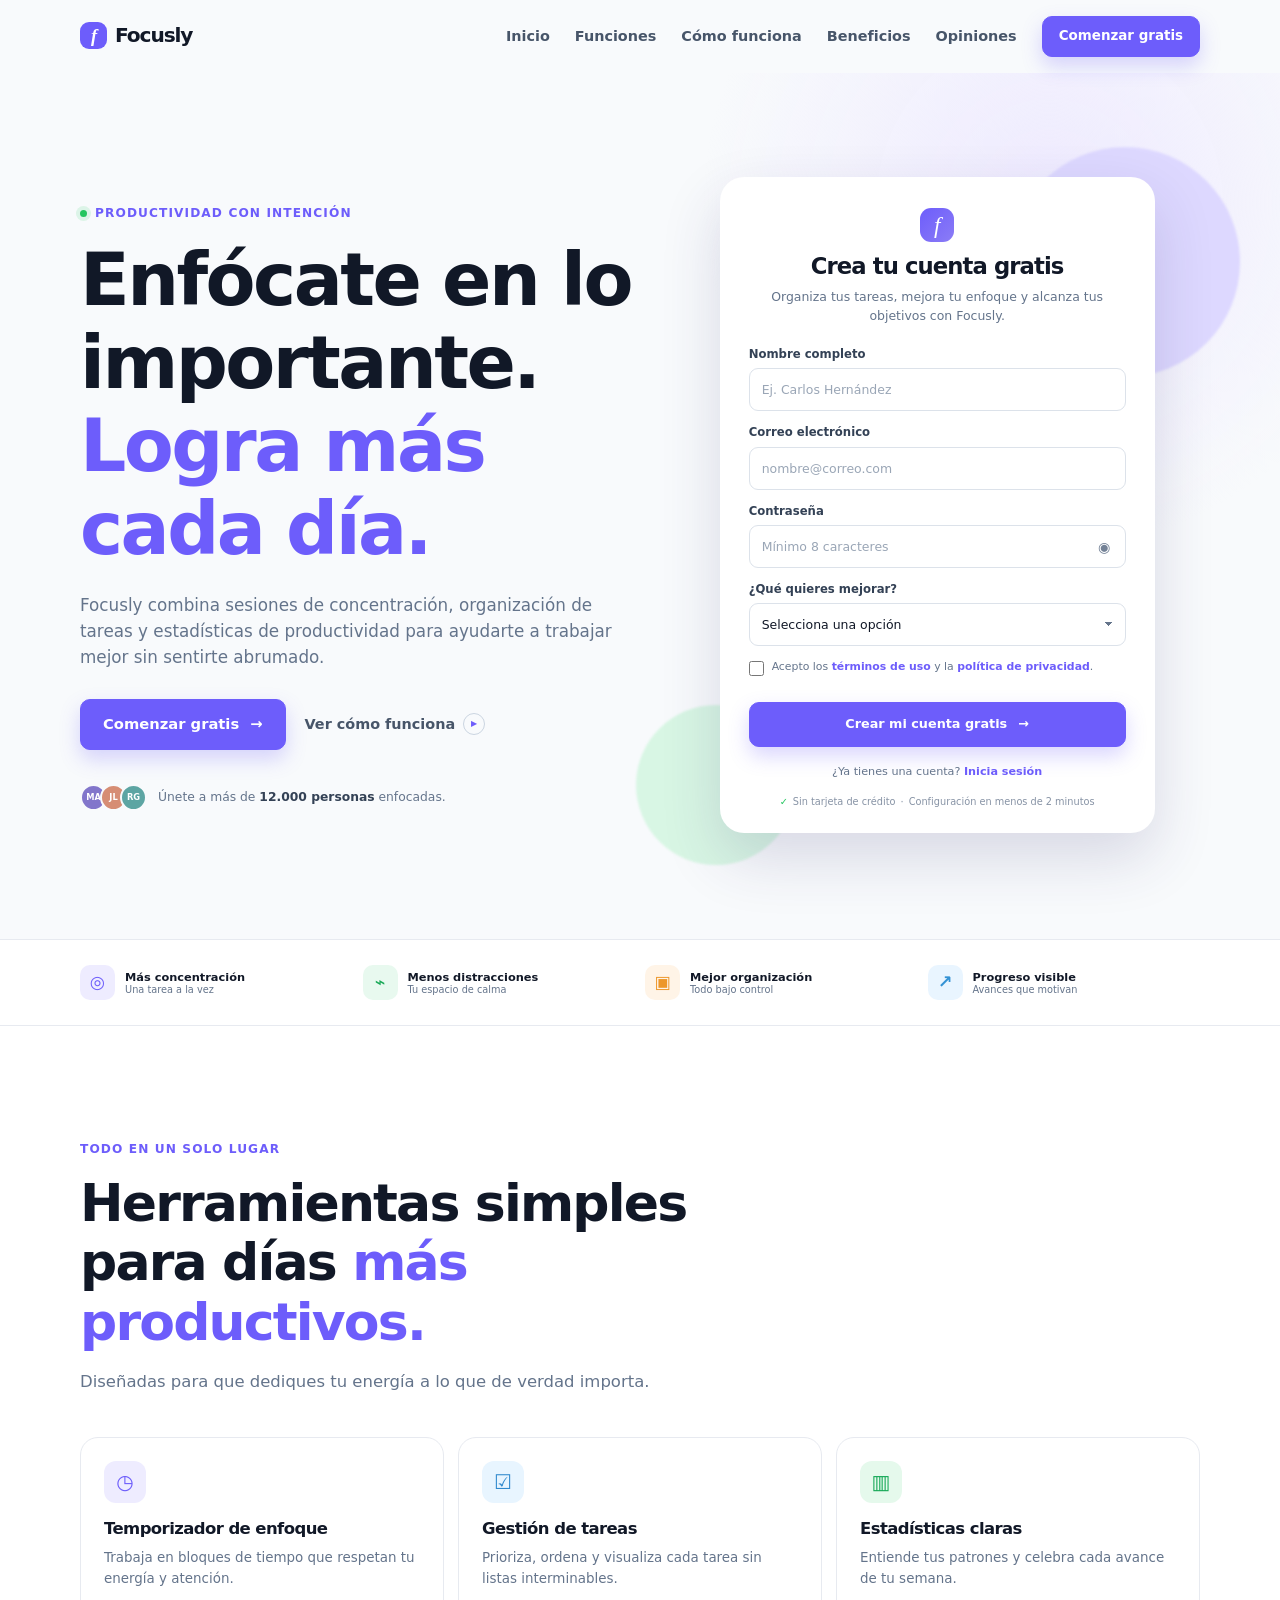
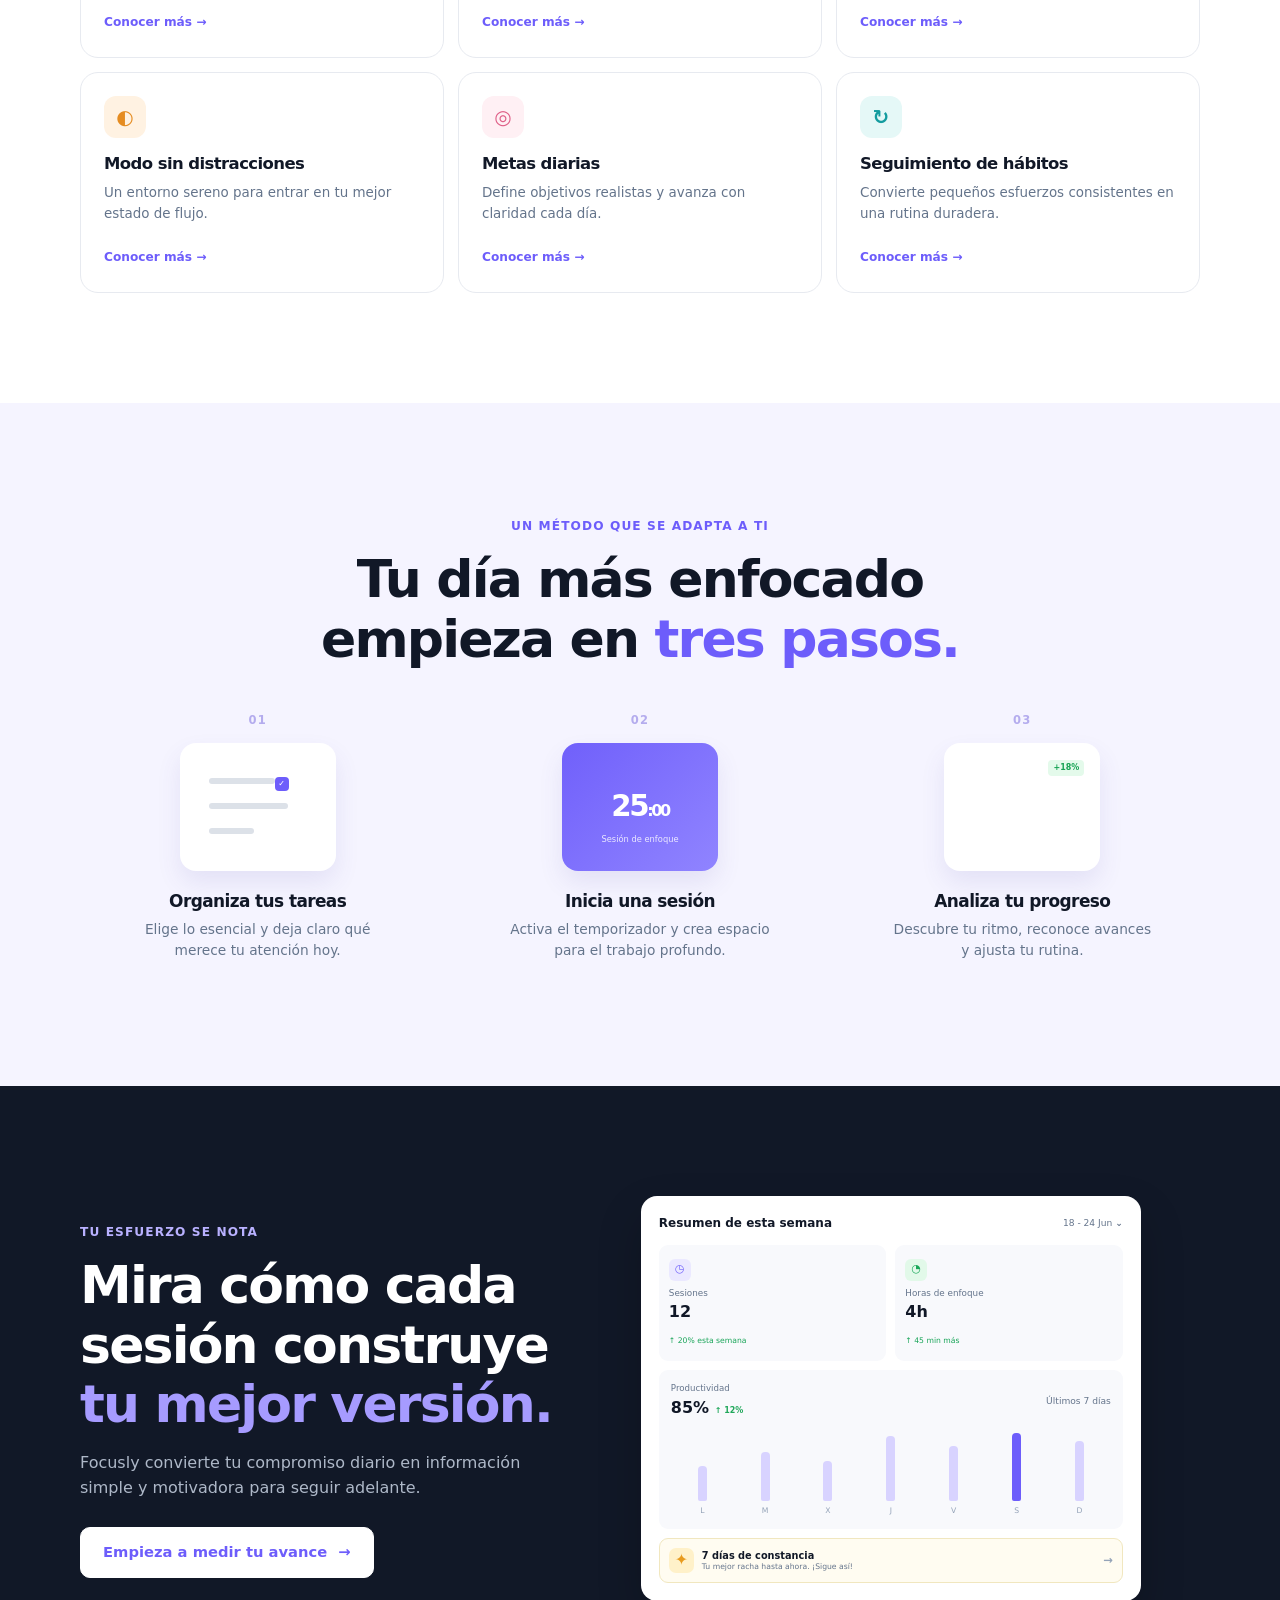
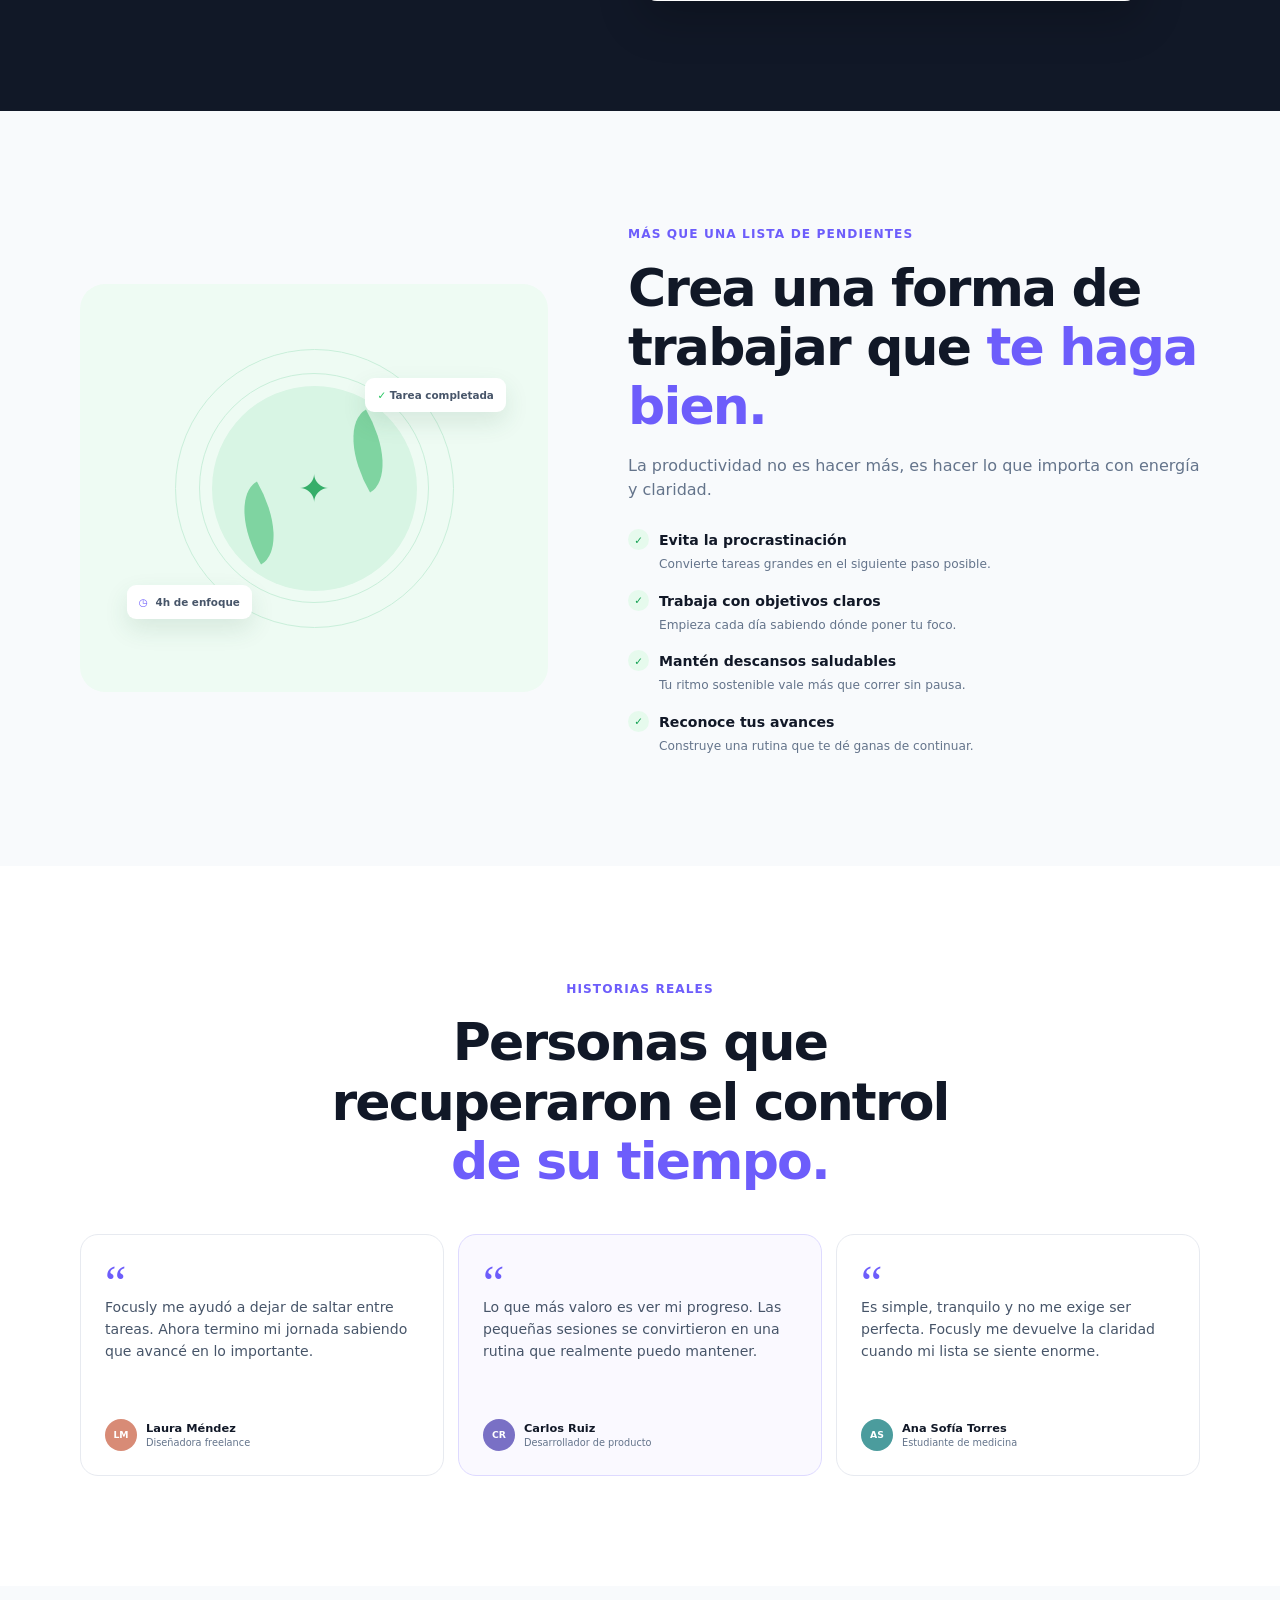
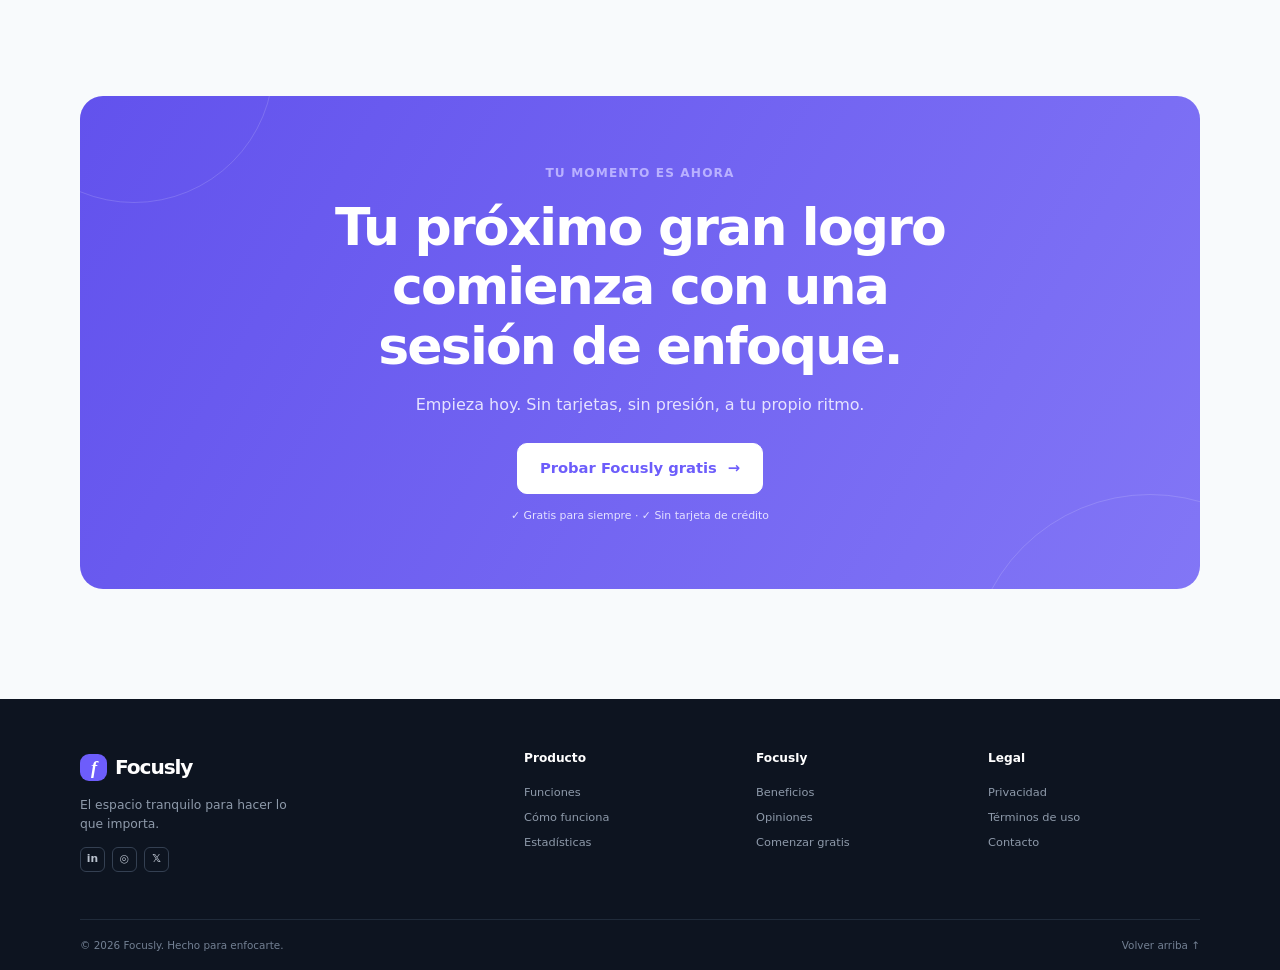
==== commit 6fdd60d1: "feat: agregar formulario de registro en la landing page" ====
--- a/index.html
+++ b/index.html
@@ -20,7 +20,7 @@
         <a href="#como-funciona">Cómo funciona</a>
         <a href="#beneficios">Beneficios</a>
         <a href="#opiniones">Opiniones</a>
-        <a class="button button-small" href="#comenzar">Comenzar gratis</a>
+        <a class="button button-small" href="#registro">Comenzar gratis</a>
       </nav>
     </div>
   </header>
@@ -33,37 +33,63 @@
           <h1 id="hero-title">Enfócate en lo importante. <span>Logra más cada día.</span></h1>
           <p class="hero-description">Focusly combina sesiones de concentración, organización de tareas y estadísticas de productividad para ayudarte a trabajar mejor sin sentirte abrumado.</p>
           <div class="hero-actions">
-            <a class="button" href="#comenzar">Comenzar gratis <span aria-hidden="true">→</span></a>
+            <a class="button" href="#registro">Comenzar gratis <span aria-hidden="true">→</span></a>
             <a class="text-button" href="#como-funciona">Ver cómo funciona <span class="play-icon" aria-hidden="true">▶</span></a>
           </div>
           <div class="trust-line"><span class="trust-avatars"><b>MA</b><b>JL</b><b>RG</b></span><span>Únete a más de <strong>12.000 personas</strong> enfocadas.</span></div>
         </div>
 
-        <div class="app-showcase reveal" aria-label="Demostración de la aplicación Focusly">
+        <div class="app-showcase signup-showcase reveal">
           <div class="orb orb-one"></div><div class="orb orb-two"></div>
-          <div class="app-window">
-            <aside class="app-sidebar">
-              <span class="app-logo">f</span>
-              <span class="sidebar-icon active">⌂</span><span class="sidebar-icon">✓</span><span class="sidebar-icon">◔</span><span class="sidebar-icon">⚙</span>
-            </aside>
-            <div class="app-content">
-              <div class="app-topbar"><div><p>Martes, 18 de junio</p><h2>Buenos días, Marina <span>✦</span></h2></div><div class="profile-dot">M</div></div>
-              <div class="focus-card">
-                <div class="focus-card-head"><span>SESIÓN DE ENFOQUE</span><span class="live-tag"><i></i> En curso</span></div>
-                <div class="timer-wrap"><div class="timer-ring"><strong id="timer-display" aria-live="polite">25:00</strong><small>Enfoque</small></div></div>
-                <p class="current-task"><span>✦</span> Preparar propuesta de diseño</p>
-                <div class="timer-controls">
-                  <button class="timer-button primary" id="timer-toggle" type="button">Iniciar sesión</button>
-                  <button class="timer-button reset" id="timer-reset" type="button" aria-label="Reiniciar temporizador">↺</button>
-                </div>
+          <div class="signup-card" id="registro" tabindex="-1">
+            <div class="signup-heading">
+              <span class="signup-logo" aria-hidden="true">f</span>
+              <h2>Crea tu cuenta gratis</h2>
+              <p>Organiza tus tareas, mejora tu enfoque y alcanza tus objetivos con Focusly.</p>
+            </div>
+            <form class="signup-form" id="signup-form" novalidate>
+              <div class="form-field">
+                <label for="full-name">Nombre completo</label>
+                <input id="full-name" name="full-name" type="text" placeholder="Ej. Carlos Hernández" autocomplete="name" required aria-describedby="full-name-error">
+                <p class="field-error" id="full-name-error" role="alert"></p>
               </div>
-              <div class="app-bottom-grid">
-                <div class="task-panel"><div class="panel-title"><strong>Mis tareas</strong><button type="button" class="add-task" aria-label="Añadir tarea">+</button></div><div class="task-row done"><span>✓</span><p>Revisar objetivos del día</p></div><div class="task-row"><span></span><p>Preparar propuesta de diseño</p><b>Hoy</b></div><div class="task-row"><span></span><p>Responder correos pendientes</p></div></div>
-                <div class="daily-panel"><p>PROGRESO DIARIO</p><strong>72<small>%</small></strong><div class="mini-progress"><span></span></div><small>3 de 4 metas completadas</small></div>
+              <div class="form-field">
+                <label for="email">Correo electrónico</label>
+                <input id="email" name="email" type="email" placeholder="nombre@correo.com" autocomplete="email" required aria-describedby="email-error">
+                <p class="field-error" id="email-error" role="alert"></p>
               </div>
+              <div class="form-field">
+                <label for="password">Contraseña</label>
+                <div class="password-input"><input id="password" name="password" type="password" placeholder="Mínimo 8 caracteres" autocomplete="new-password" required aria-describedby="password-error"><button class="password-toggle" type="button" aria-label="Mostrar contraseña" aria-pressed="false"><span aria-hidden="true">◉</span></button></div>
+                <p class="field-error" id="password-error" role="alert"></p>
+              </div>
+              <div class="form-field">
+                <label for="goal">¿Qué quieres mejorar?</label>
+                <select id="goal" name="goal" required aria-describedby="goal-error">
+                  <option value="" selected disabled>Selecciona una opción</option>
+                  <option value="tareas">Organizar mis tareas</option>
+                  <option value="concentracion">Mejorar mi concentración</option>
+                  <option value="habitos">Crear mejores hábitos</option>
+                  <option value="proyectos">Administrar mis proyectos</option>
+                </select>
+                <p class="field-error" id="goal-error" role="alert"></p>
+              </div>
+              <div class="terms-field">
+                <input id="terms" name="terms" type="checkbox" required aria-describedby="terms-error">
+                <label for="terms">Acepto los <a href="#inicio">términos de uso</a> y la <a href="#inicio">política de privacidad</a>.</label>
+              </div>
+              <p class="field-error terms-error" id="terms-error" role="alert"></p>
+              <button class="button signup-submit" type="submit">Crear mi cuenta gratis <span aria-hidden="true">→</span></button>
+            </form>
+            <p class="signup-login">¿Ya tienes una cuenta? <a href="#registro">Inicia sesión</a></p>
+            <p class="signup-trust"><span aria-hidden="true">✓</span> Sin tarjeta de crédito <i>·</i> Configuración en menos de 2 minutos</p>
+            <div class="signup-success" id="signup-success" role="status" aria-live="polite" hidden>
+              <span class="success-icon" aria-hidden="true">✓</span>
+              <h2>¡Cuenta creada correctamente!</h2>
+              <p>Tu espacio de productividad está listo.</p>
+              <button class="success-back" id="success-back" type="button">Volver al formulario</button>
             </div>
           </div>
-          <div class="floating-note"><span>✓</span><div><strong>¡Excelente ritmo!</strong><small>Llevas 3 días de constancia</small></div></div>
         </div>
       </div>
     </section>
--- a/assets/css/styles.css
+++ b/assets/css/styles.css
@@ -29,9 +29,10 @@
 /* CTA and footer */
 .cta { padding-top: 65px; padding-bottom: 65px; }.cta-box { position: relative; overflow: hidden; padding: 49px 24px; border-radius: 23px; background: linear-gradient(120deg, #6252ed, #8276f6); color: #fff; text-align: center; }.cta-box > *:not(.cta-decoration) { position: relative; z-index: 1; }.cta-box h2 { max-width: 670px; margin-inline: auto; font-size: clamp(2rem, 4.3vw, 3.25rem); }.cta-box > p:not(.eyebrow) { margin-bottom: 25px; color: #e6e3ff; }.cta-box small { display: block; margin-top: 14px; color: #e5e2ff; font-size: .68rem; }.cta-decoration { position: absolute; border: 1px solid rgba(255,255,255,.15); border-radius: 50%; }.cta-decoration.one { width: 280px; height: 280px; top: -173px; left: -86px; }.cta-decoration.two { width: 360px; height: 360px; right: -130px; bottom: -265px; }.site-footer { padding-top: 53px; background: #0d1420; color: #d4d9e2; }.footer-grid { display: grid; grid-template-columns: 1fr 1fr; gap: 31px 20px; padding-bottom: 39px; }.footer-brand { grid-column: 1 / -1; }.footer-brand .brand { color: #fff; }.footer-brand p { max-width: 225px; margin: 13px 0; color: #8e9aaa; font-size: .77rem; }.social-links { display: flex; gap: 7px; }.social-links a { display: grid; place-items: center; width: 25px; height: 25px; border: 1px solid #344052; border-radius: 6px; color: #b9c1cd; font-size: .67rem; font-weight: 750; }.social-links a:hover { border-color: var(--secondary); color: #fff; }.footer-grid h3 { margin: 0 0 12px; color: #fff; font-size: .76rem; letter-spacing: 0; }.footer-grid > div:not(.footer-brand) { display: flex; flex-direction: column; gap: 7px; }.footer-grid > div:not(.footer-brand) a { color: #8e9aaa; font-size: .71rem; }.footer-grid a:hover { color: #fff; }.footer-bottom { display: flex; flex-wrap: wrap; justify-content: space-between; gap: 10px; padding: 17px 0; border-top: 1px solid #202b3a; color: #738093; font-size: .65rem; }.footer-bottom p { margin: 0; }.footer-bottom a:hover { color: #fff; }
 /* Motion and responsive */
+.signup-showcase { display: grid; place-items: center; min-height: 520px; padding: 18px 0; }.signup-showcase .orb-one { top: -12px; right: -40px; }.signup-showcase .orb-two { bottom: -14px; left: -38px; }.signup-card { position: relative; z-index: 1; width: min(100%, 435px); padding: 28px 23px 22px; border: 1px solid rgba(255,255,255,.82); border-radius: 24px; background: var(--surface); box-shadow: 0 25px 60px rgba(48, 43, 105, .16); }.signup-heading { text-align: center; }.signup-logo { display: grid; place-items: center; width: 34px; height: 34px; margin: 0 auto 12px; border-radius: 11px; background: linear-gradient(135deg, var(--primary), var(--secondary)); color: #fff; font-family: Georgia, serif; font-size: 1.45rem; font-style: italic; }.signup-heading h2, .signup-success h2 { margin-bottom: 8px; font-size: 1.42rem; letter-spacing: -.04em; }.signup-heading p { max-width: 335px; margin: 0 auto 20px; color: var(--muted); font-size: .78rem; line-height: 1.5; }.signup-form { display: grid; gap: 12px; }.form-field { position: relative; }.form-field label { display: block; margin-bottom: 5px; color: #334155; font-size: .73rem; font-weight: 750; }.form-field input, .form-field select { width: 100%; height: 43px; padding: 0 12px; border: 1px solid #dce2ea; border-radius: 9px; outline: none; color: var(--ink); background: #fff; font: inherit; font-size: .78rem; transition: border-color .2s, box-shadow .2s; }.form-field input::placeholder { color: #9aa6b6; }.form-field input:focus, .form-field select:focus { border-color: var(--primary); box-shadow: 0 0 0 3px rgba(109, 93, 251, .13); }.form-field select { appearance: none; background-image: linear-gradient(45deg, transparent 50%, #64748b 50%), linear-gradient(135deg, #64748b 50%, transparent 50%); background-position: calc(100% - 16px) 18px, calc(100% - 12px) 18px; background-size: 4px 4px, 4px 4px; background-repeat: no-repeat; }.form-field.invalid input, .form-field.invalid select { border-color: #dc4c64; }.field-error { min-height: 0; margin: 0; color: #c63f57; font-size: .65rem; line-height: 1.3; }.field-error:not(:empty) { margin-top: 4px; }.password-input { position: relative; }.password-input input { padding-right: 44px; }.password-toggle { position: absolute; top: 50%; right: 4px; display: grid; place-items: center; width: 35px; height: 35px; border: 0; border-radius: 7px; transform: translateY(-50%); color: #738196; background: transparent; cursor: pointer; }.password-toggle:hover { color: var(--primary); background: var(--primary-soft); }.password-toggle span { font-size: .89rem; }.terms-field { display: flex; align-items: flex-start; gap: 8px; margin-top: 1px; }.terms-field input { width: 15px; height: 15px; margin: 2px 0 0; accent-color: var(--primary); }.terms-field label { color: #64748b; font-size: .68rem; line-height: 1.45; }.terms-field a, .signup-login a { color: var(--primary); font-weight: 750; }.terms-field a:hover, .signup-login a:hover { text-decoration: underline; }.terms-error { margin-top: -7px; }.signup-submit { width: 100%; min-height: 45px; margin-top: 2px; font-size: .8rem; }.signup-login { margin: 16px 0 0; color: var(--muted); text-align: center; font-size: .7rem; }.signup-trust { display: flex; justify-content: center; gap: 5px; margin: 14px 0 0; color: #8793a5; text-align: center; font-size: .61rem; }.signup-trust span { color: var(--green); font-weight: 900; }.signup-trust i { font-style: normal; }.signup-success { padding: 38px 10px 22px; text-align: center; }.signup-success[hidden] { display: none; }.success-icon { display: grid; place-items: center; width: 48px; height: 48px; margin: 0 auto 15px; border-radius: 50%; color: #169a4e; background: #def8e8; font-size: 1.4rem; font-weight: 850; }.signup-success p { margin-bottom: 20px; color: var(--muted); font-size: .84rem; }.success-back { border: 0; color: var(--primary); background: transparent; font-size: .74rem; font-weight: 800; cursor: pointer; }.success-back:hover { text-decoration: underline; }
 .reveal { opacity: 0; transform: translateY(22px); transition: opacity .65s ease, transform .65s ease; }.reveal.visible { opacity: 1; transform: none; }
 .bar-42 i { height: 42%; }.bar-58 i { height: 58%; }.bar-48 i { height: 48%; }.bar-78 i { height: 78%; }.bar-65 i { height: 65%; }.bar-88 i { height: 88%; background: var(--primary); }.bar-72 i { height: 72%; }
 @media (min-width: 600px) { .container { width: min(1120px, calc(100% - 64px)); }.quick-benefits-grid { grid-template-columns: repeat(4, 1fr); }.features-grid { grid-template-columns: repeat(2, 1fr); }.steps-grid { grid-template-columns: repeat(3, 1fr); }.testimonials-grid { grid-template-columns: repeat(3, 1fr); }.footer-grid { grid-template-columns: 2fr 1fr 1fr 1fr; }.footer-brand { grid-column: auto; }.cta-box { padding: 64px; } }
-@media (min-width: 820px) { .section { padding: 110px 0; }.menu-toggle { display: none; }.main-nav { position: static; flex-direction: row; gap: 25px; padding: 0; border: 0; background: transparent; transform: none; opacity: 1; visibility: visible; }.hero { padding-top: 86px; padding-bottom: 88px; }.hero-grid { grid-template-columns: 1.03fr .97fr; gap: 36px; }.app-showcase { margin-right: 0; }.features-grid { grid-template-columns: repeat(3, 1fr); }.results-layout { grid-template-columns: .94fr 1.06fr; gap: 65px; }.benefits-layout { grid-template-columns: .9fr 1.1fr; gap: 80px; }.benefits-art { min-height: 408px; }.calm-circle { width: 205px; height: 205px; }.calm-circle:before { width: 228px; height: 228px; }.calm-circle:after { width: 277px; height: 277px; }.top-note { right: 9%; }.bottom-note { left: 10%; } }
+@media (min-width: 820px) { .section { padding: 110px 0; }.menu-toggle { display: none; }.main-nav { position: static; flex-direction: row; gap: 25px; padding: 0; border: 0; background: transparent; transform: none; opacity: 1; visibility: visible; }.hero { padding-top: 86px; padding-bottom: 88px; }.hero-grid { grid-template-columns: 1.03fr .97fr; gap: 36px; }.app-showcase { margin-right: 0; }.signup-showcase { min-height: 0; }.signup-card { padding: 30px 28px 23px; }.features-grid { grid-template-columns: repeat(3, 1fr); }.results-layout { grid-template-columns: .94fr 1.06fr; gap: 65px; }.benefits-layout { grid-template-columns: .9fr 1.1fr; gap: 80px; }.benefits-art { min-height: 408px; }.calm-circle { width: 205px; height: 205px; }.calm-circle:before { width: 228px; height: 228px; }.calm-circle:after { width: 277px; height: 277px; }.top-note { right: 9%; }.bottom-note { left: 10%; } }
 @media (min-width: 1100px) { .app-window { min-height: 458px; }.app-content { padding: 20px; }.focus-card { padding: 15px; }.footer-grid { padding-bottom: 47px; } }
 @media (prefers-reduced-motion: reduce) { *, *:before, *:after { scroll-behavior: auto !important; transition-duration: .01ms !important; animation-duration: .01ms !important; } .reveal { opacity: 1; transform: none; } }
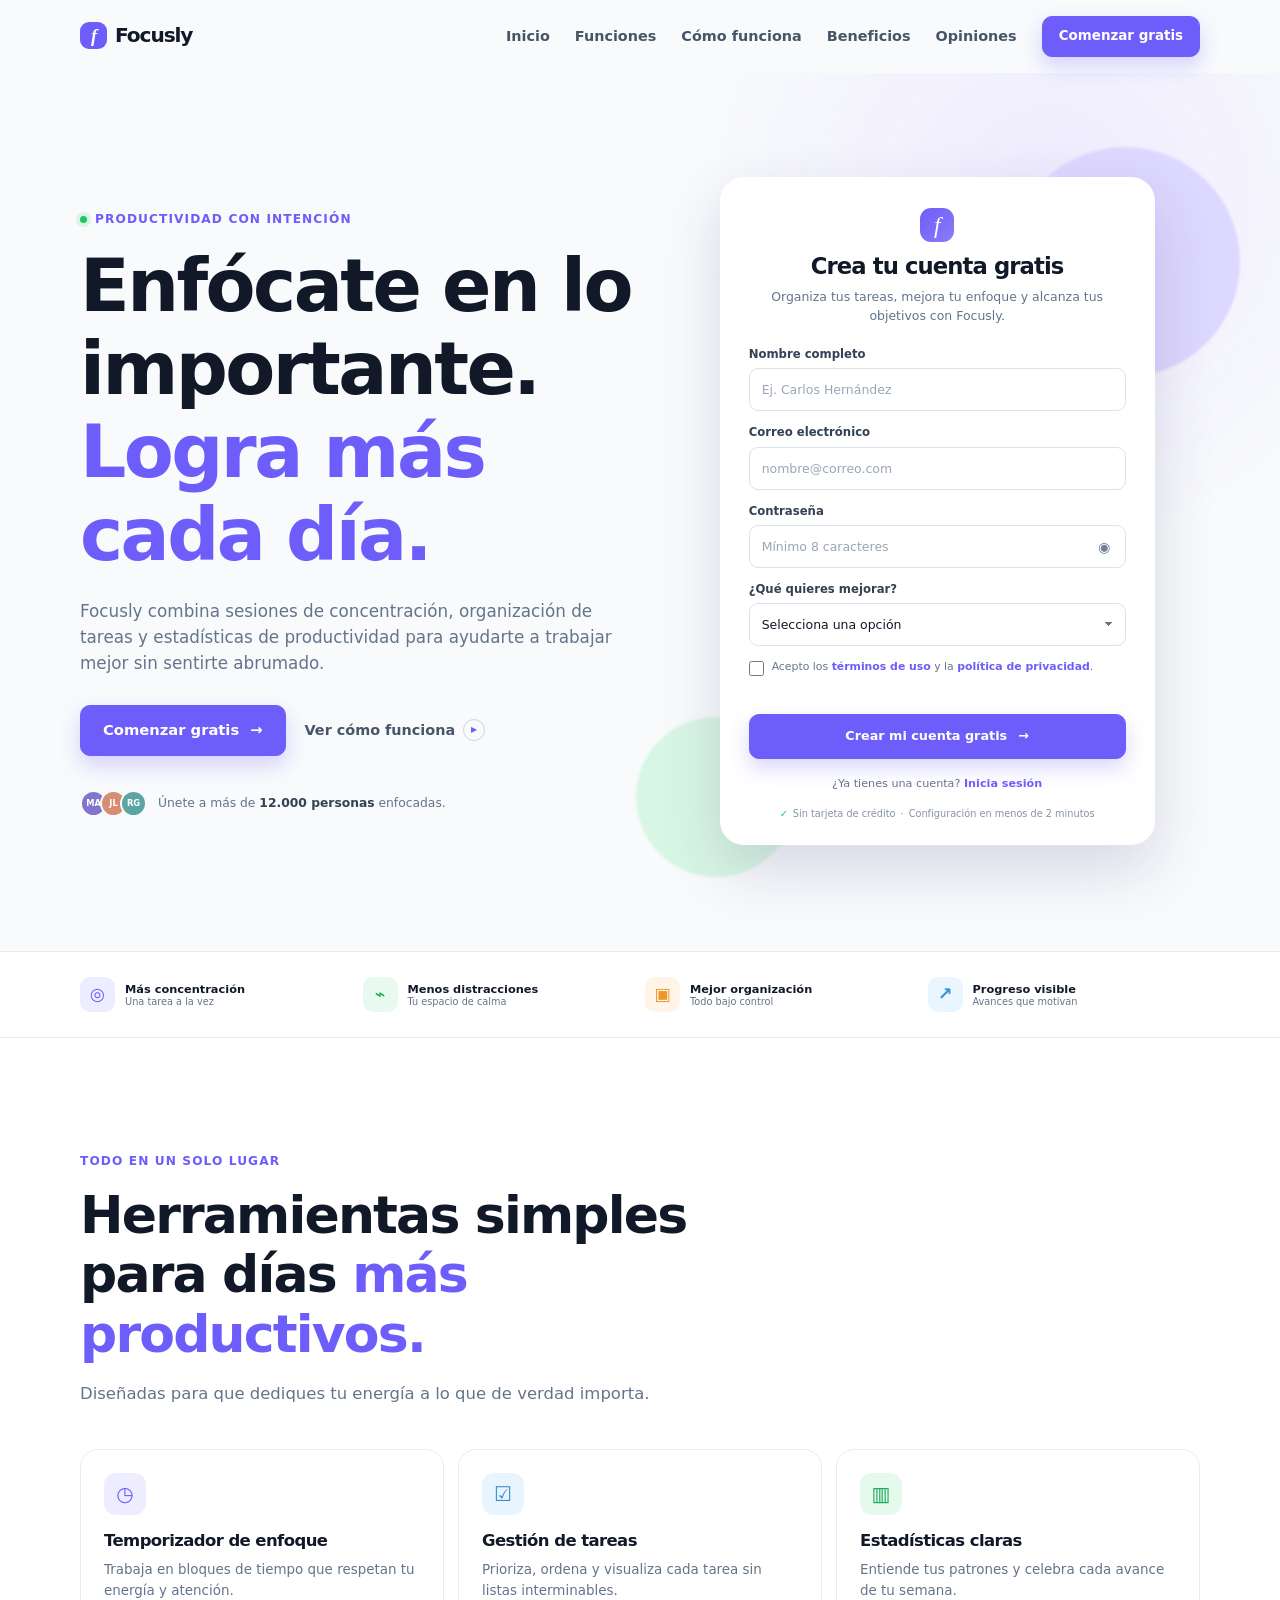
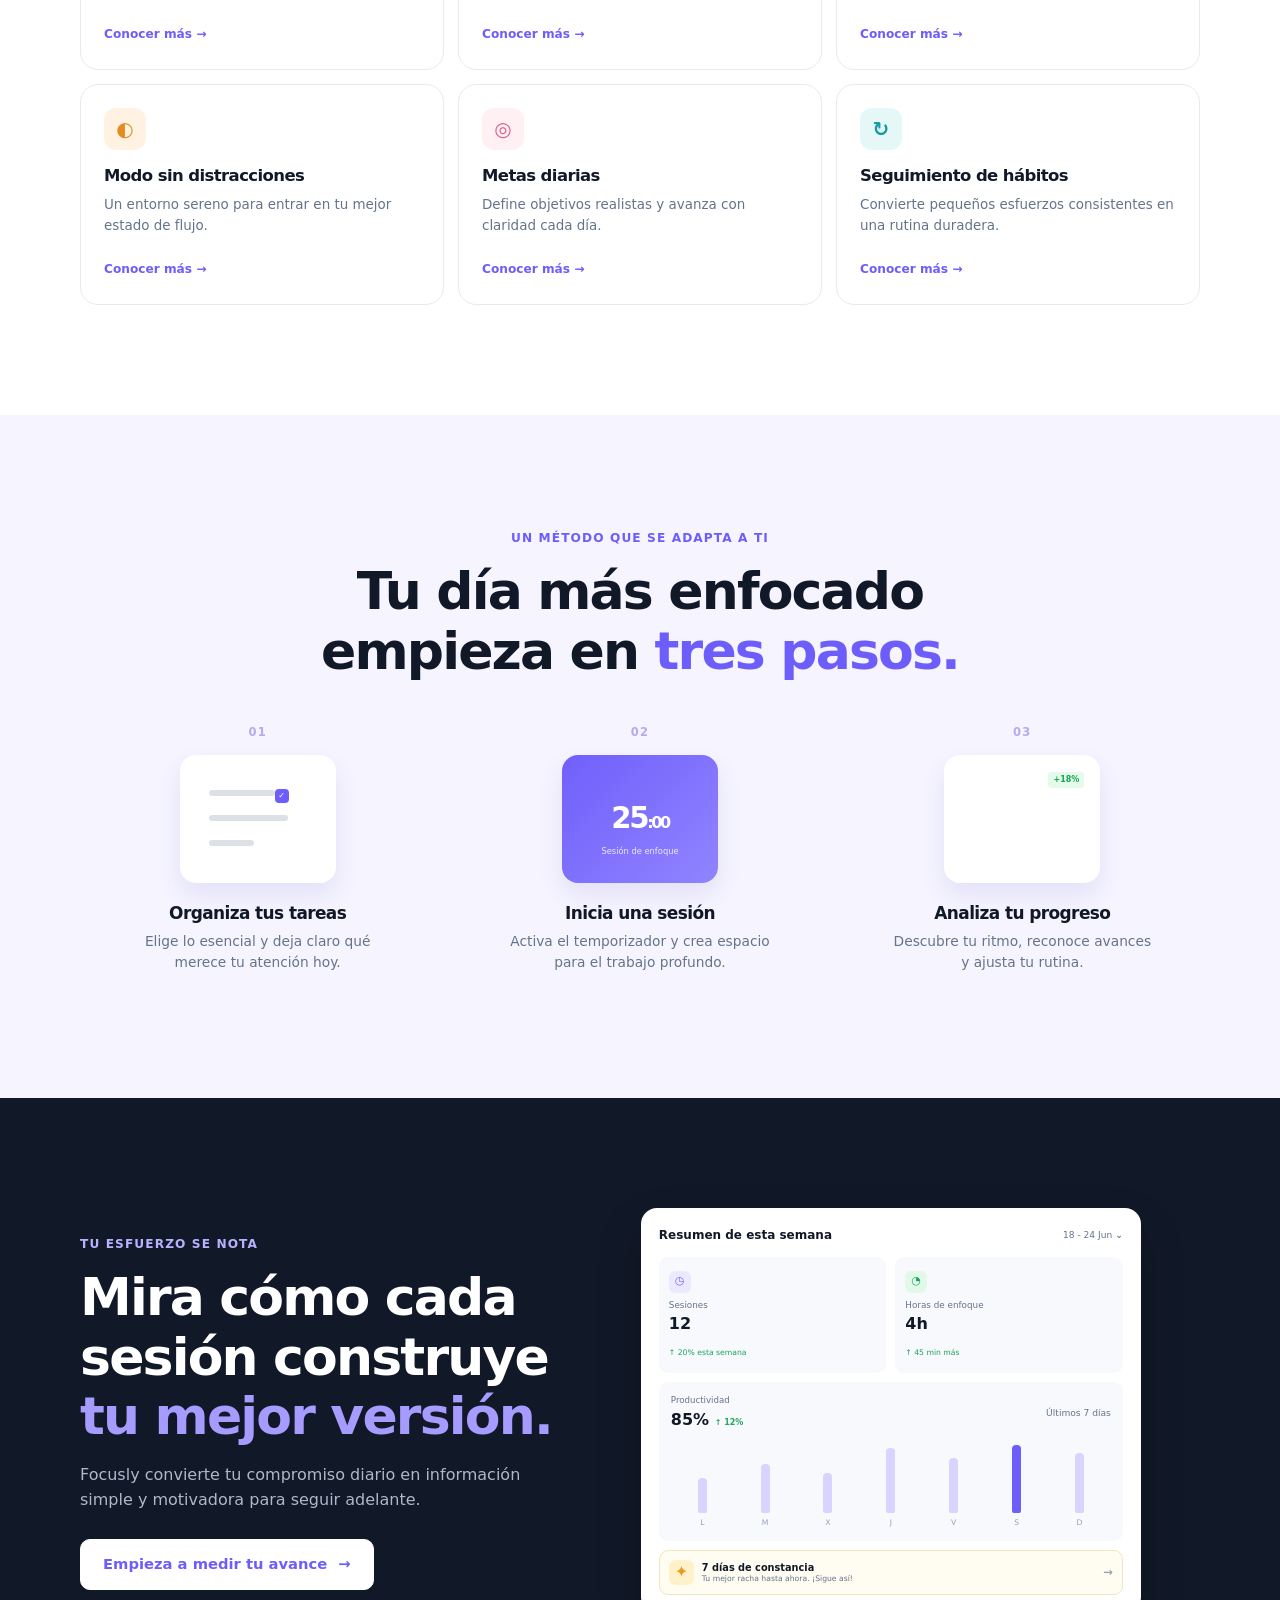
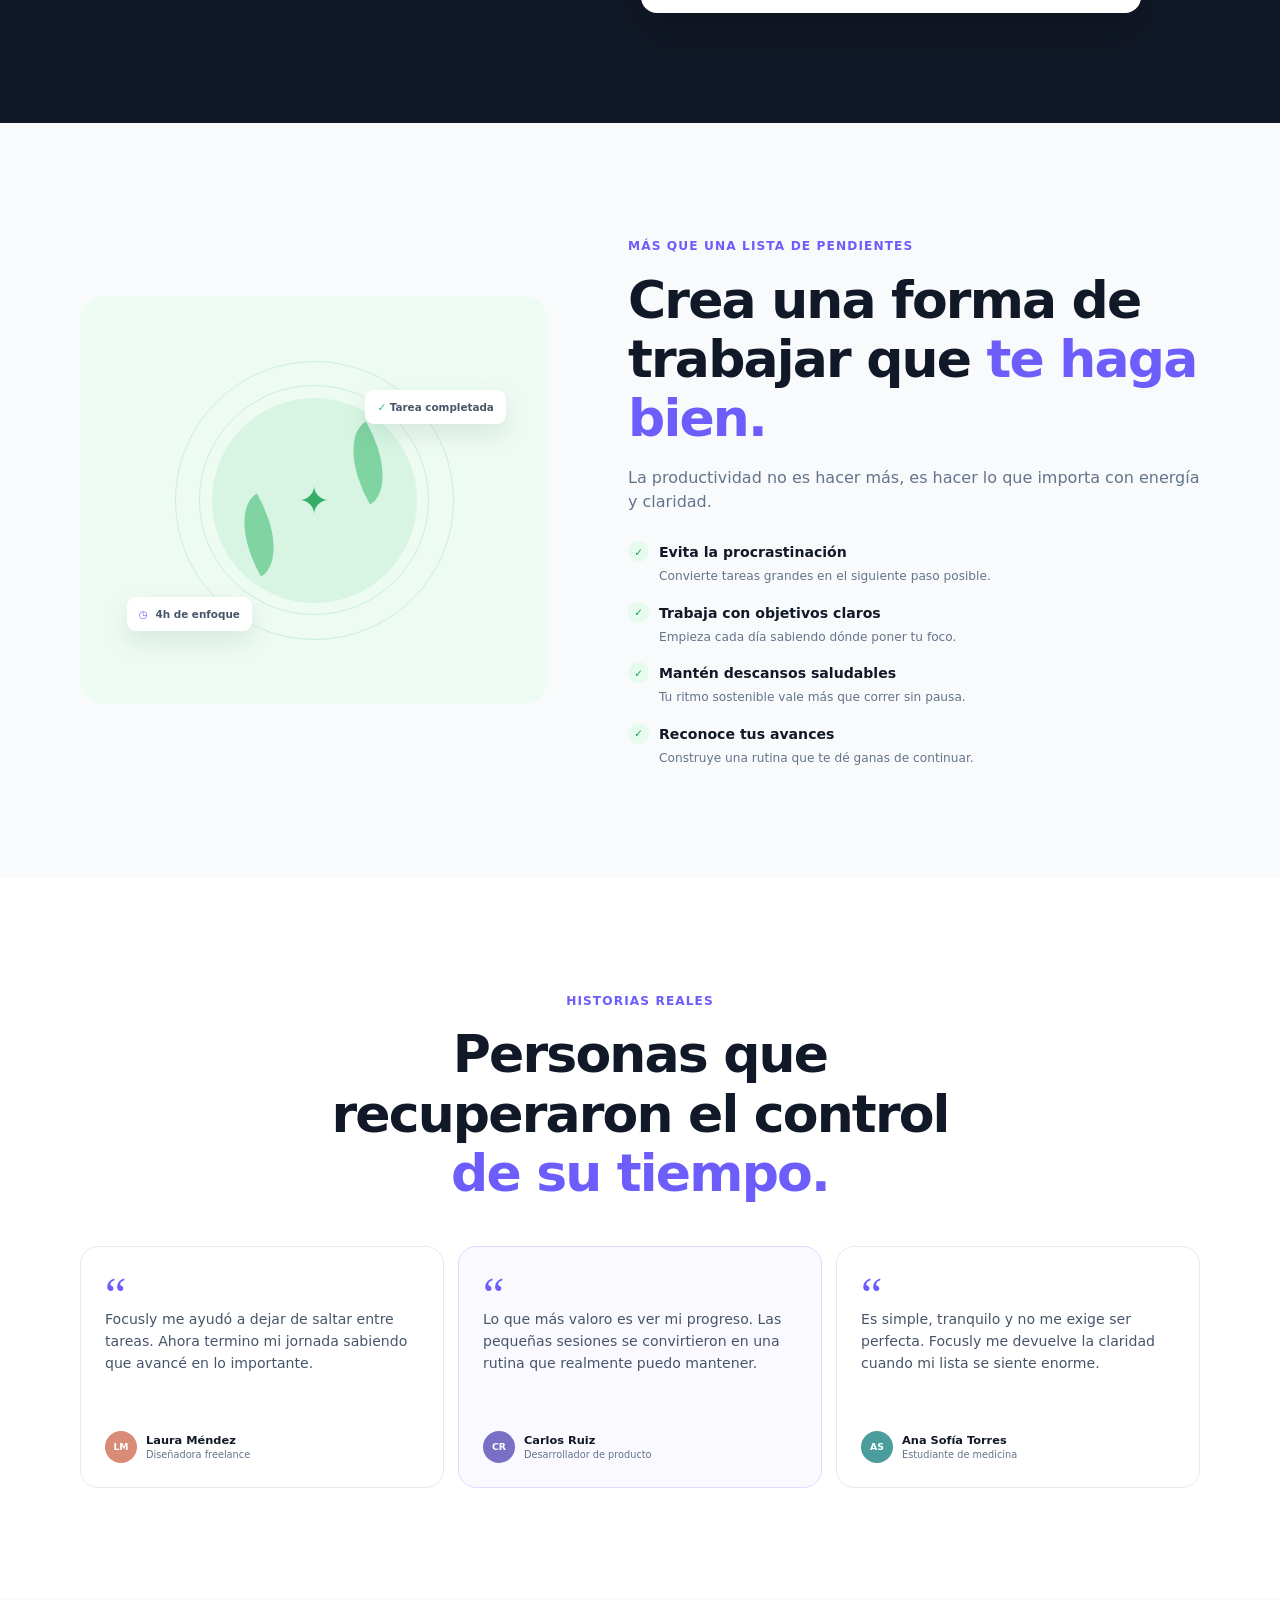
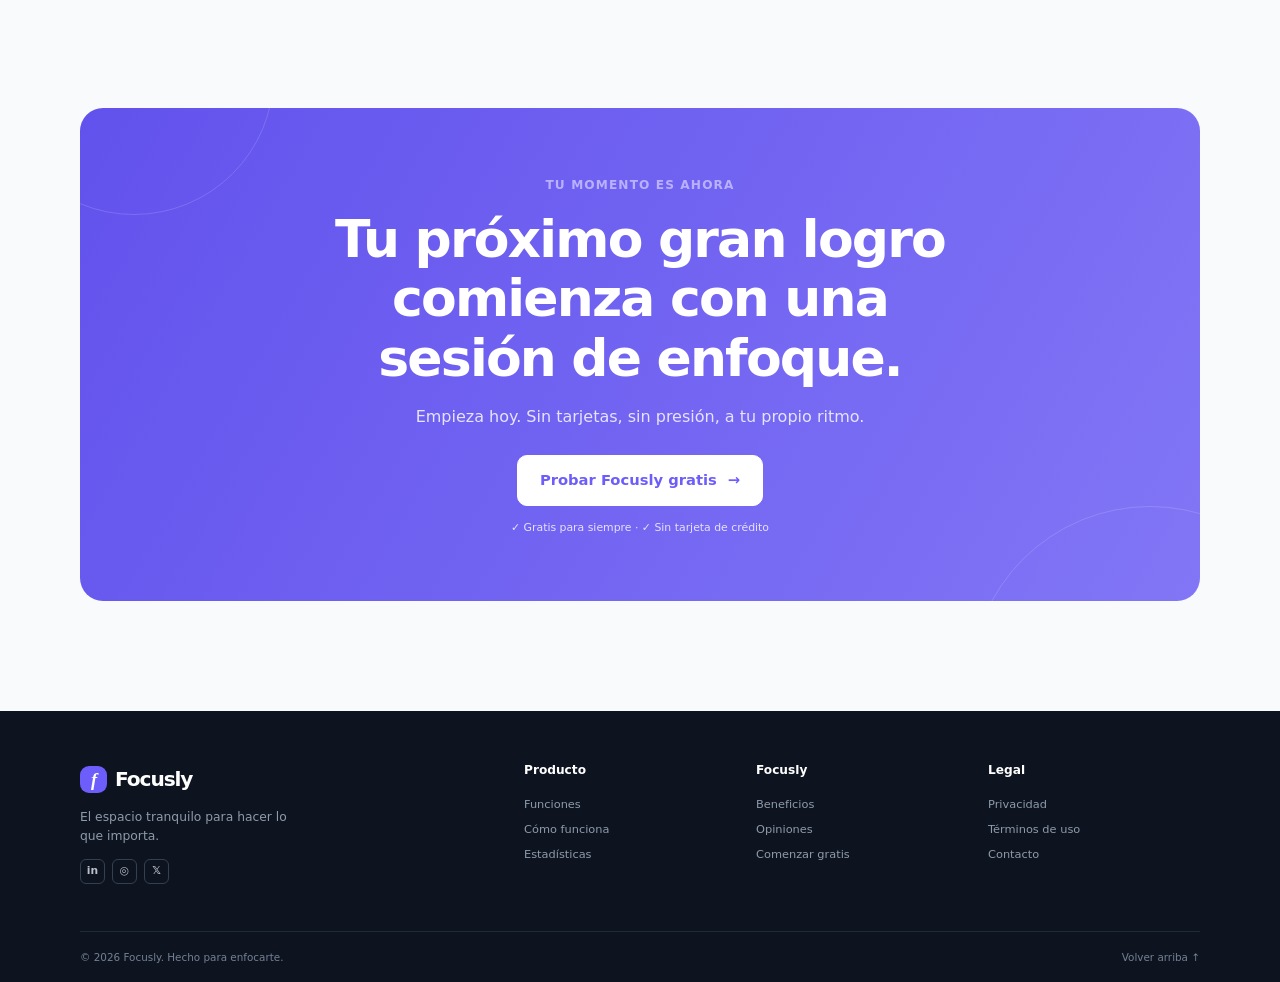
==== commit 2c608d14: "feat: agregar autenticacion persistente" ====
--- a/index.html
+++ b/index.html
@@ -42,52 +42,41 @@
         <div class="app-showcase signup-showcase reveal">
           <div class="orb orb-one"></div><div class="orb orb-two"></div>
           <div class="signup-card" id="registro" tabindex="-1">
-            <div class="signup-heading">
-              <span class="signup-logo" aria-hidden="true">f</span>
-              <h2>Crea tu cuenta gratis</h2>
-              <p>Organiza tus tareas, mejora tu enfoque y alcanza tus objetivos con Focusly.</p>
+            <div class="auth-view" id="register-view">
+              <div class="signup-heading">
+                <span class="signup-logo" aria-hidden="true">f</span>
+                <h2>Crea tu cuenta gratis</h2>
+                <p>Organiza tus tareas, mejora tu enfoque y alcanza tus objetivos con Focusly.</p>
+              </div>
+              <form class="signup-form" id="signup-form" novalidate>
+                <div class="form-field"><label for="full-name">Nombre completo</label><input id="full-name" name="full-name" type="text" placeholder="Ej. Carlos Hernández" autocomplete="name" required aria-describedby="full-name-error"><p class="field-error" id="full-name-error" role="alert"></p></div>
+                <div class="form-field"><label for="email">Correo electrónico</label><input id="email" name="email" type="email" placeholder="nombre@correo.com" autocomplete="email" required aria-describedby="email-error"><p class="field-error" id="email-error" role="alert"></p></div>
+                <div class="form-field"><label for="password">Contraseña</label><div class="password-input"><input id="password" name="password" type="password" placeholder="Mínimo 8 caracteres" autocomplete="new-password" required aria-describedby="password-error"><button class="password-toggle" type="button" data-password-toggle="password" aria-label="Mostrar contraseña" aria-pressed="false"><span aria-hidden="true">◉</span></button></div><p class="field-error" id="password-error" role="alert"></p></div>
+                <div class="form-field"><label for="goal">¿Qué quieres mejorar?</label><select id="goal" name="goal" required aria-describedby="goal-error"><option value="" selected disabled>Selecciona una opción</option><option value="tareas">Organizar mis tareas</option><option value="concentracion">Mejorar mi concentración</option><option value="habitos">Crear mejores hábitos</option><option value="proyectos">Administrar mis proyectos</option></select><p class="field-error" id="goal-error" role="alert"></p></div>
+                <div class="terms-field"><input id="terms" name="terms" type="checkbox" required aria-describedby="terms-error"><label for="terms">Acepto los <a href="#inicio">términos de uso</a> y la <a href="#inicio">política de privacidad</a>.</label></div>
+                <p class="field-error terms-error" id="terms-error" role="alert"></p>
+                <p class="form-error" id="register-form-error" role="alert" aria-live="assertive"></p>
+                <button class="button signup-submit" type="submit">Crear mi cuenta gratis <span aria-hidden="true">→</span></button>
+              </form>
+              <p class="signup-login">¿Ya tienes una cuenta? <button class="auth-switch" id="show-login" type="button">Inicia sesión</button></p>
+              <p class="signup-trust"><span aria-hidden="true">✓</span> Sin tarjeta de crédito <i>·</i> Configuración en menos de 2 minutos</p>
             </div>
-            <form class="signup-form" id="signup-form" novalidate>
-              <div class="form-field">
-                <label for="full-name">Nombre completo</label>
-                <input id="full-name" name="full-name" type="text" placeholder="Ej. Carlos Hernández" autocomplete="name" required aria-describedby="full-name-error">
-                <p class="field-error" id="full-name-error" role="alert"></p>
-              </div>
-              <div class="form-field">
-                <label for="email">Correo electrónico</label>
-                <input id="email" name="email" type="email" placeholder="nombre@correo.com" autocomplete="email" required aria-describedby="email-error">
-                <p class="field-error" id="email-error" role="alert"></p>
-              </div>
-              <div class="form-field">
-                <label for="password">Contraseña</label>
-                <div class="password-input"><input id="password" name="password" type="password" placeholder="Mínimo 8 caracteres" autocomplete="new-password" required aria-describedby="password-error"><button class="password-toggle" type="button" aria-label="Mostrar contraseña" aria-pressed="false"><span aria-hidden="true">◉</span></button></div>
-                <p class="field-error" id="password-error" role="alert"></p>
-              </div>
-              <div class="form-field">
-                <label for="goal">¿Qué quieres mejorar?</label>
-                <select id="goal" name="goal" required aria-describedby="goal-error">
-                  <option value="" selected disabled>Selecciona una opción</option>
-                  <option value="tareas">Organizar mis tareas</option>
-                  <option value="concentracion">Mejorar mi concentración</option>
-                  <option value="habitos">Crear mejores hábitos</option>
-                  <option value="proyectos">Administrar mis proyectos</option>
-                </select>
-                <p class="field-error" id="goal-error" role="alert"></p>
-              </div>
-              <div class="terms-field">
-                <input id="terms" name="terms" type="checkbox" required aria-describedby="terms-error">
-                <label for="terms">Acepto los <a href="#inicio">términos de uso</a> y la <a href="#inicio">política de privacidad</a>.</label>
-              </div>
-              <p class="field-error terms-error" id="terms-error" role="alert"></p>
-              <button class="button signup-submit" type="submit">Crear mi cuenta gratis <span aria-hidden="true">→</span></button>
-            </form>
-            <p class="signup-login">¿Ya tienes una cuenta? <a href="#registro">Inicia sesión</a></p>
-            <p class="signup-trust"><span aria-hidden="true">✓</span> Sin tarjeta de crédito <i>·</i> Configuración en menos de 2 minutos</p>
-            <div class="signup-success" id="signup-success" role="status" aria-live="polite" hidden>
+            <div class="auth-view" id="login-view" hidden>
+              <div class="signup-heading"><span class="signup-logo" aria-hidden="true">f</span><h2>Bienvenido de nuevo</h2><p>Continúa donde lo dejaste y vuelve a enfocarte en lo importante.</p></div>
+              <form class="signup-form" id="login-form" novalidate>
+                <div class="form-field"><label for="login-email">Correo electrónico</label><input id="login-email" name="email" type="email" placeholder="nombre@correo.com" autocomplete="email" required aria-describedby="login-email-error"><p class="field-error" id="login-email-error" role="alert"></p></div>
+                <div class="form-field"><label for="login-password">Contraseña</label><div class="password-input"><input id="login-password" name="password" type="password" placeholder="Tu contraseña" autocomplete="current-password" required aria-describedby="login-password-error"><button class="password-toggle" type="button" data-password-toggle="login-password" aria-label="Mostrar contraseña" aria-pressed="false"><span aria-hidden="true">◉</span></button></div><p class="field-error" id="login-password-error" role="alert"></p></div>
+                <p class="form-error" id="login-form-error" role="alert" aria-live="assertive"></p>
+                <button class="button signup-submit" type="submit">Iniciar sesión <span aria-hidden="true">→</span></button>
+              </form>
+              <p class="signup-login">¿No tienes una cuenta? <button class="auth-switch" id="show-register" type="button">Crear cuenta</button></p>
+            </div>
+            <div class="signup-success" id="auth-state" role="status" aria-live="polite" hidden>
               <span class="success-icon" aria-hidden="true">✓</span>
-              <h2>¡Cuenta creada correctamente!</h2>
-              <p>Tu espacio de productividad está listo.</p>
-              <button class="success-back" id="success-back" type="button">Volver al formulario</button>
+              <h2 id="auth-title"></h2>
+              <p id="auth-message"></p>
+              <button class="button signup-submit" id="auth-continue" type="button">Explorar Focusly</button>
+              <button class="success-back" id="auth-logout" type="button">Cerrar sesión</button>
             </div>
           </div>
         </div>
--- a/assets/css/styles.css
+++ b/assets/css/styles.css
@@ -31,6 +31,7 @@
 /* Motion and responsive */
 .signup-showcase { display: grid; place-items: center; min-height: 520px; padding: 18px 0; }.signup-showcase .orb-one { top: -12px; right: -40px; }.signup-showcase .orb-two { bottom: -14px; left: -38px; }.signup-card { position: relative; z-index: 1; width: min(100%, 435px); padding: 28px 23px 22px; border: 1px solid rgba(255,255,255,.82); border-radius: 24px; background: var(--surface); box-shadow: 0 25px 60px rgba(48, 43, 105, .16); }.signup-heading { text-align: center; }.signup-logo { display: grid; place-items: center; width: 34px; height: 34px; margin: 0 auto 12px; border-radius: 11px; background: linear-gradient(135deg, var(--primary), var(--secondary)); color: #fff; font-family: Georgia, serif; font-size: 1.45rem; font-style: italic; }.signup-heading h2, .signup-success h2 { margin-bottom: 8px; font-size: 1.42rem; letter-spacing: -.04em; }.signup-heading p { max-width: 335px; margin: 0 auto 20px; color: var(--muted); font-size: .78rem; line-height: 1.5; }.signup-form { display: grid; gap: 12px; }.form-field { position: relative; }.form-field label { display: block; margin-bottom: 5px; color: #334155; font-size: .73rem; font-weight: 750; }.form-field input, .form-field select { width: 100%; height: 43px; padding: 0 12px; border: 1px solid #dce2ea; border-radius: 9px; outline: none; color: var(--ink); background: #fff; font: inherit; font-size: .78rem; transition: border-color .2s, box-shadow .2s; }.form-field input::placeholder { color: #9aa6b6; }.form-field input:focus, .form-field select:focus { border-color: var(--primary); box-shadow: 0 0 0 3px rgba(109, 93, 251, .13); }.form-field select { appearance: none; background-image: linear-gradient(45deg, transparent 50%, #64748b 50%), linear-gradient(135deg, #64748b 50%, transparent 50%); background-position: calc(100% - 16px) 18px, calc(100% - 12px) 18px; background-size: 4px 4px, 4px 4px; background-repeat: no-repeat; }.form-field.invalid input, .form-field.invalid select { border-color: #dc4c64; }.field-error { min-height: 0; margin: 0; color: #c63f57; font-size: .65rem; line-height: 1.3; }.field-error:not(:empty) { margin-top: 4px; }.password-input { position: relative; }.password-input input { padding-right: 44px; }.password-toggle { position: absolute; top: 50%; right: 4px; display: grid; place-items: center; width: 35px; height: 35px; border: 0; border-radius: 7px; transform: translateY(-50%); color: #738196; background: transparent; cursor: pointer; }.password-toggle:hover { color: var(--primary); background: var(--primary-soft); }.password-toggle span { font-size: .89rem; }.terms-field { display: flex; align-items: flex-start; gap: 8px; margin-top: 1px; }.terms-field input { width: 15px; height: 15px; margin: 2px 0 0; accent-color: var(--primary); }.terms-field label { color: #64748b; font-size: .68rem; line-height: 1.45; }.terms-field a, .signup-login a { color: var(--primary); font-weight: 750; }.terms-field a:hover, .signup-login a:hover { text-decoration: underline; }.terms-error { margin-top: -7px; }.signup-submit { width: 100%; min-height: 45px; margin-top: 2px; font-size: .8rem; }.signup-login { margin: 16px 0 0; color: var(--muted); text-align: center; font-size: .7rem; }.signup-trust { display: flex; justify-content: center; gap: 5px; margin: 14px 0 0; color: #8793a5; text-align: center; font-size: .61rem; }.signup-trust span { color: var(--green); font-weight: 900; }.signup-trust i { font-style: normal; }.signup-success { padding: 38px 10px 22px; text-align: center; }.signup-success[hidden] { display: none; }.success-icon { display: grid; place-items: center; width: 48px; height: 48px; margin: 0 auto 15px; border-radius: 50%; color: #169a4e; background: #def8e8; font-size: 1.4rem; font-weight: 850; }.signup-success p { margin-bottom: 20px; color: var(--muted); font-size: .84rem; }.success-back { border: 0; color: var(--primary); background: transparent; font-size: .74rem; font-weight: 800; cursor: pointer; }.success-back:hover { text-decoration: underline; }
 .reveal { opacity: 0; transform: translateY(22px); transition: opacity .65s ease, transform .65s ease; }.reveal.visible { opacity: 1; transform: none; }
+.form-error { min-height: 0; margin: -3px 0 0; color: #c63f57; text-align: center; font-size: .68rem; line-height: 1.35; }.form-error:not(:empty) { padding: 7px 9px; border-radius: 7px; background: #fff1f3; }.auth-switch { padding: 0; border: 0; color: var(--primary); background: transparent; font: inherit; font-weight: 750; cursor: pointer; }.auth-switch:hover { text-decoration: underline; }.signup-success .signup-submit { margin-bottom: 12px; }.signup-success .success-back { display: block; margin-inline: auto; }
 .bar-42 i { height: 42%; }.bar-58 i { height: 58%; }.bar-48 i { height: 48%; }.bar-78 i { height: 78%; }.bar-65 i { height: 65%; }.bar-88 i { height: 88%; background: var(--primary); }.bar-72 i { height: 72%; }
 @media (min-width: 600px) { .container { width: min(1120px, calc(100% - 64px)); }.quick-benefits-grid { grid-template-columns: repeat(4, 1fr); }.features-grid { grid-template-columns: repeat(2, 1fr); }.steps-grid { grid-template-columns: repeat(3, 1fr); }.testimonials-grid { grid-template-columns: repeat(3, 1fr); }.footer-grid { grid-template-columns: 2fr 1fr 1fr 1fr; }.footer-brand { grid-column: auto; }.cta-box { padding: 64px; } }
 @media (min-width: 820px) { .section { padding: 110px 0; }.menu-toggle { display: none; }.main-nav { position: static; flex-direction: row; gap: 25px; padding: 0; border: 0; background: transparent; transform: none; opacity: 1; visibility: visible; }.hero { padding-top: 86px; padding-bottom: 88px; }.hero-grid { grid-template-columns: 1.03fr .97fr; gap: 36px; }.app-showcase { margin-right: 0; }.signup-showcase { min-height: 0; }.signup-card { padding: 30px 28px 23px; }.features-grid { grid-template-columns: repeat(3, 1fr); }.results-layout { grid-template-columns: .94fr 1.06fr; gap: 65px; }.benefits-layout { grid-template-columns: .9fr 1.1fr; gap: 80px; }.benefits-art { min-height: 408px; }.calm-circle { width: 205px; height: 205px; }.calm-circle:before { width: 228px; height: 228px; }.calm-circle:after { width: 277px; height: 277px; }.top-note { right: 9%; }.bottom-note { left: 10%; } }
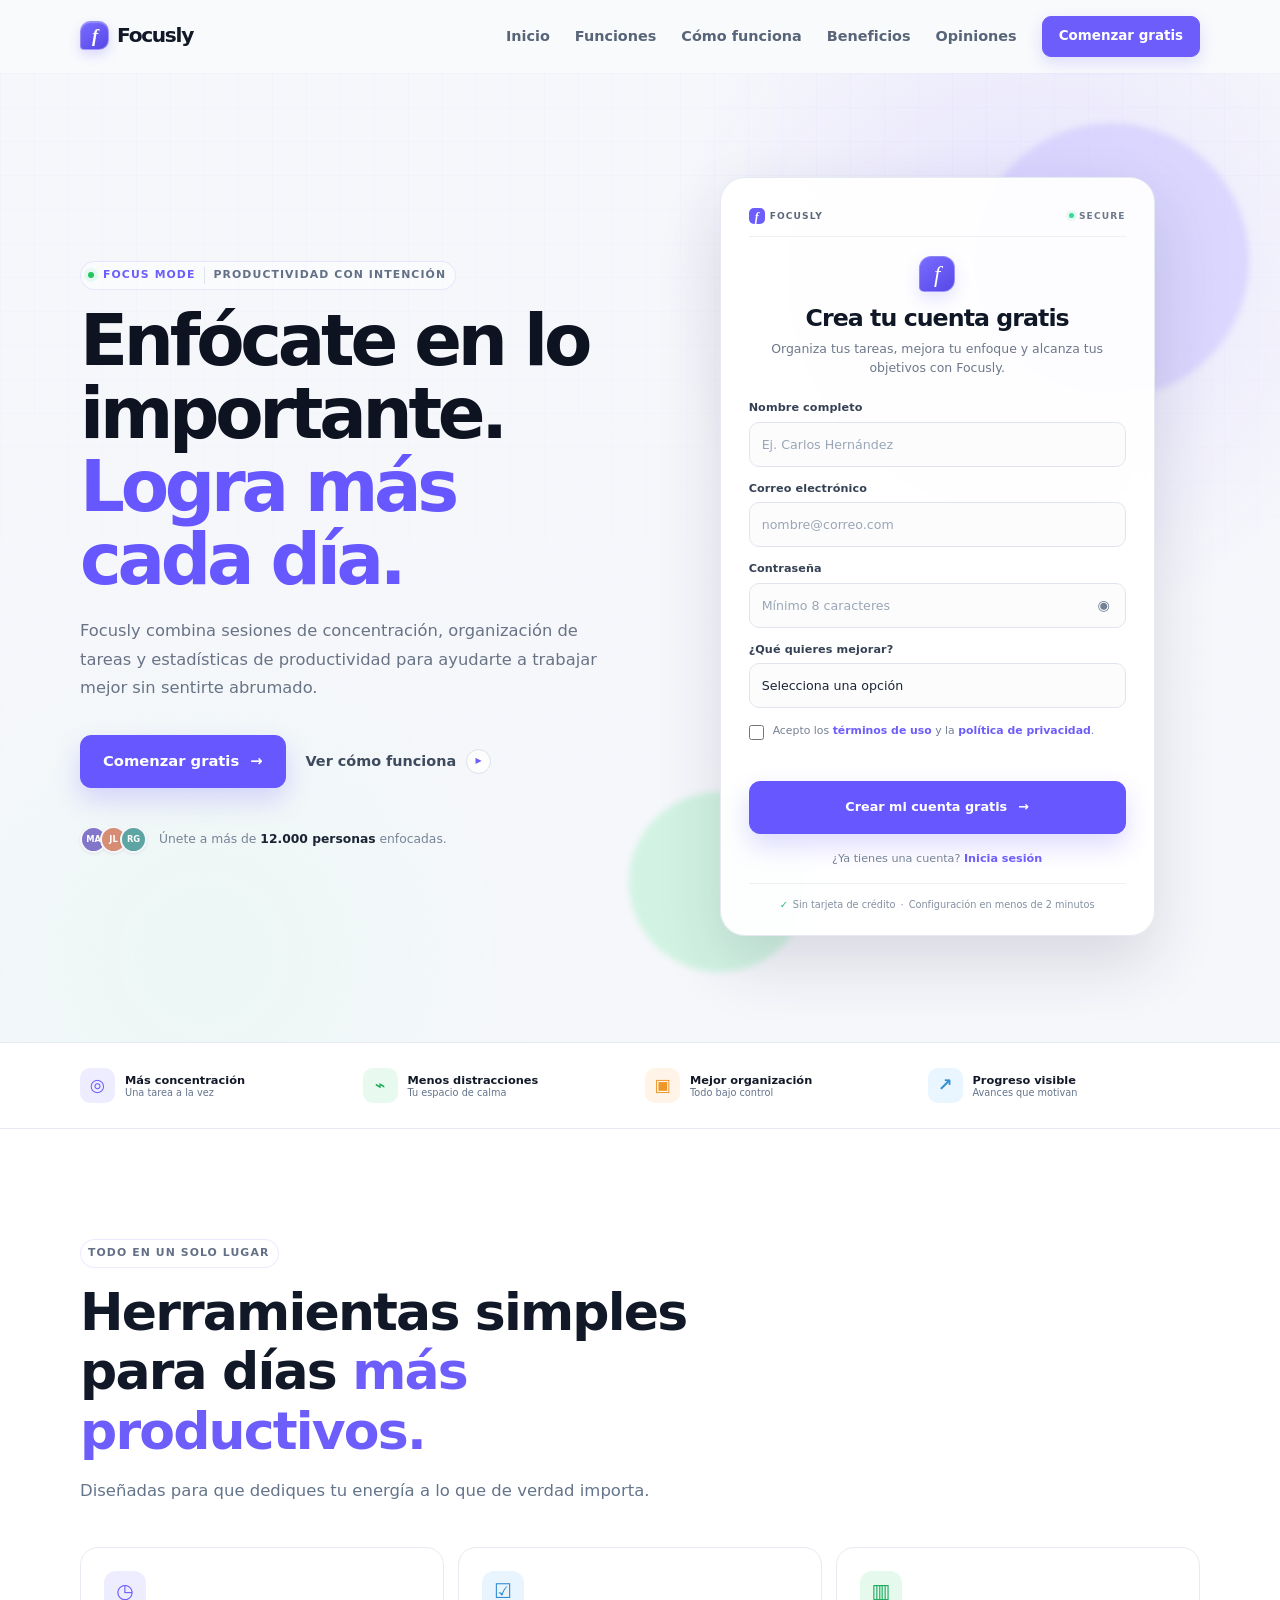
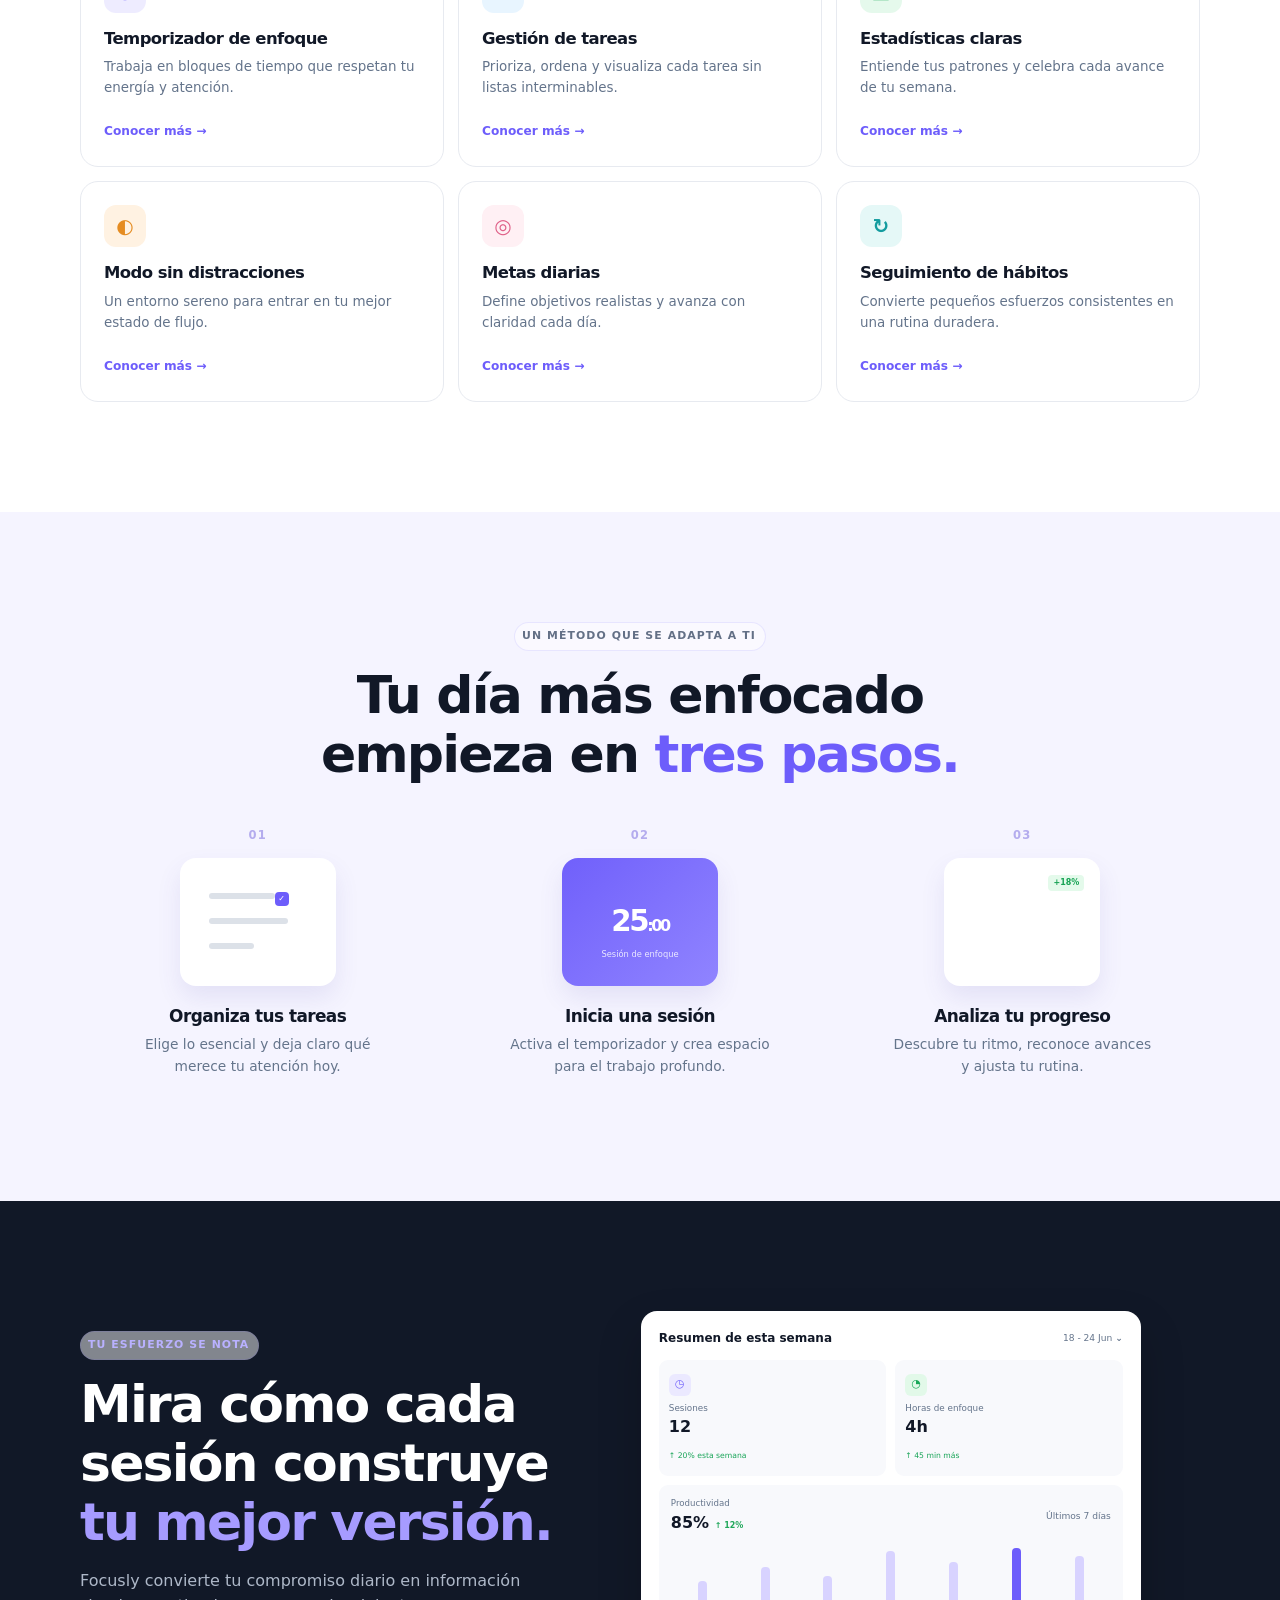
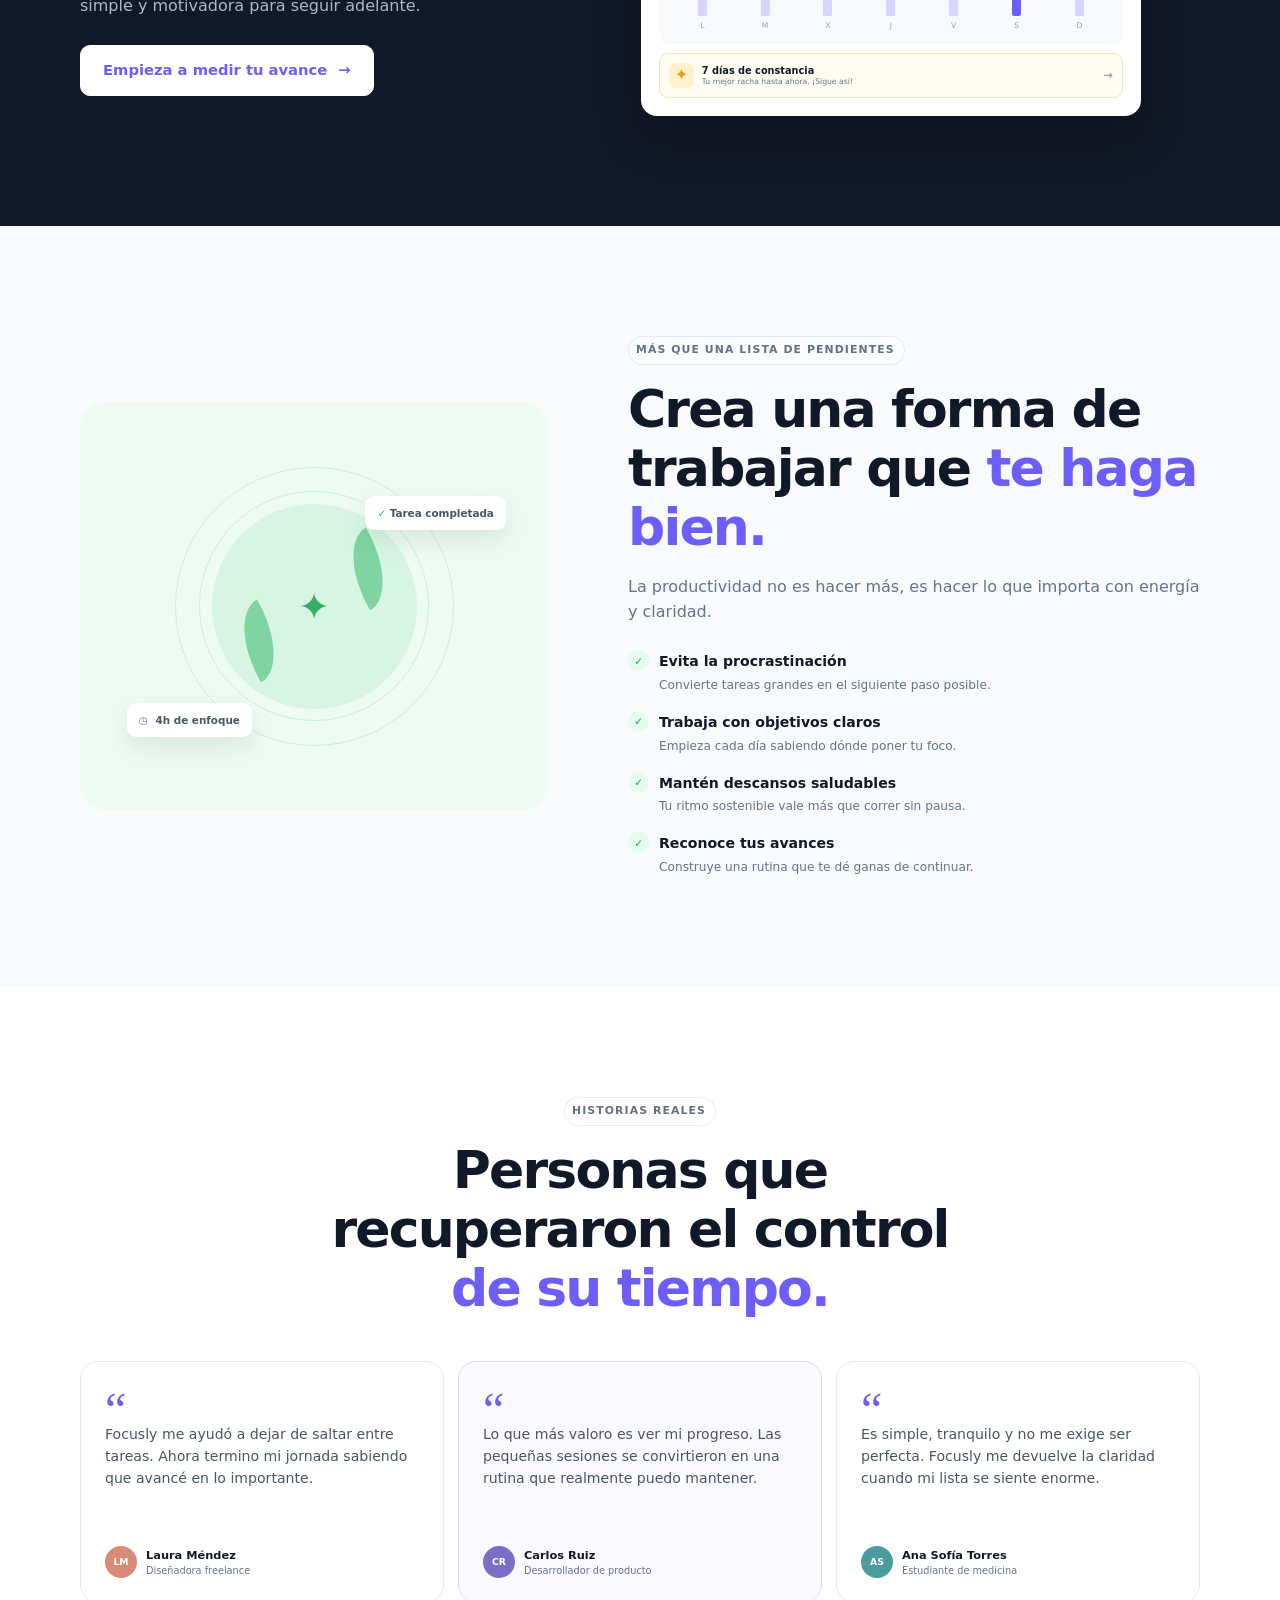
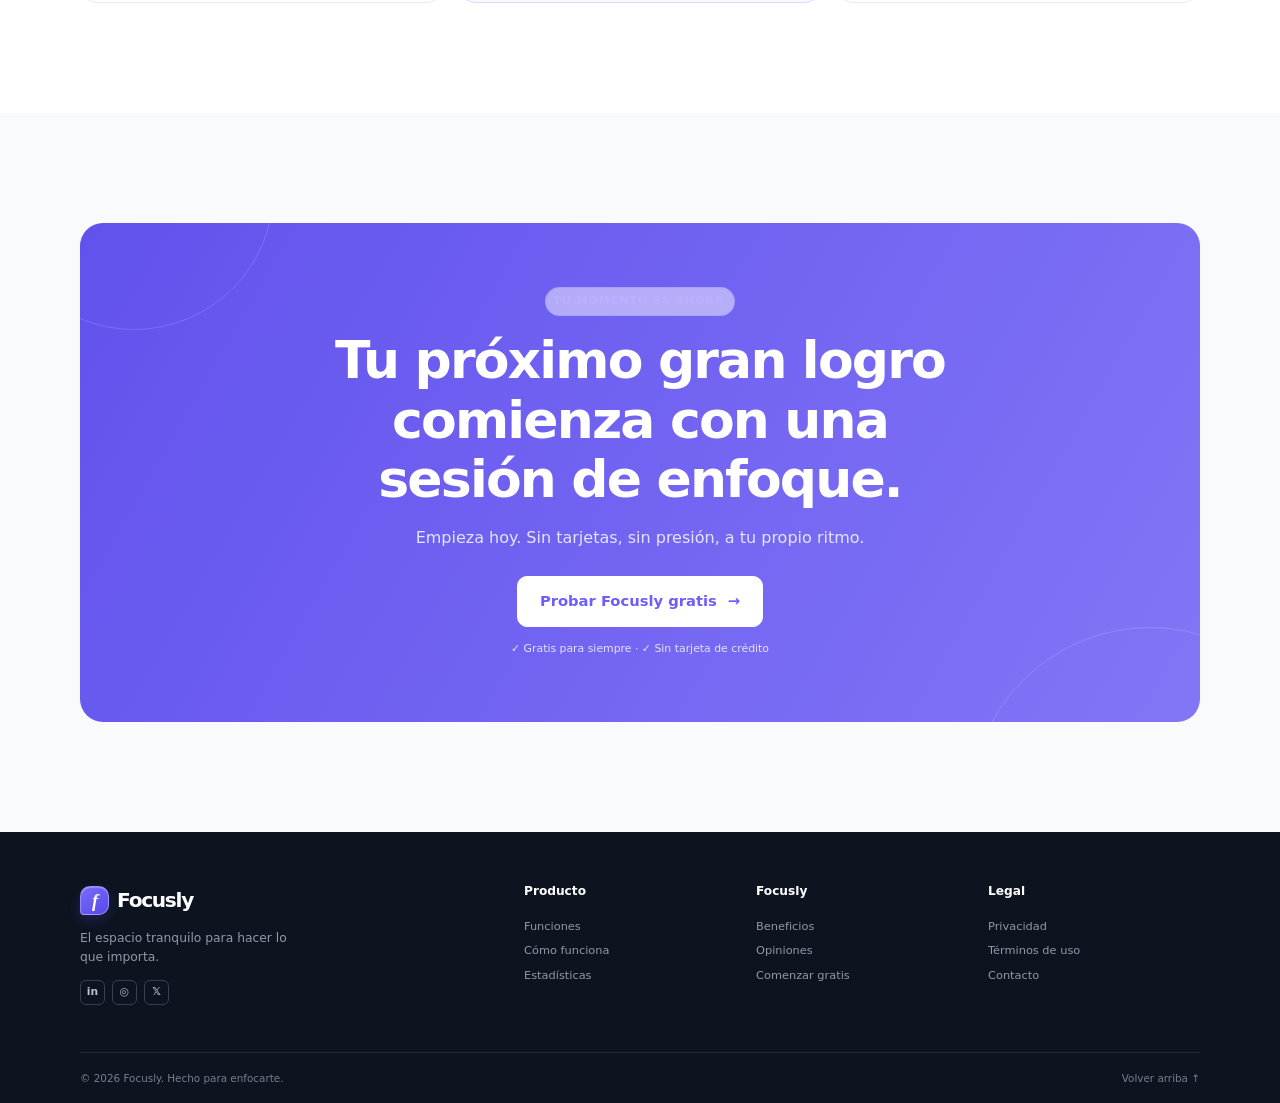
==== commit da02b3c4: "feat: update Focusly branding and favicon" ====
--- a/index.html
+++ b/index.html
@@ -5,6 +5,10 @@
   <meta name="viewport" content="width=device-width, initial-scale=1.0">
   <meta name="description" content="Focusly te ayuda a organizar tareas, concentrarte y visualizar tu progreso diario.">
   <title>Focusly | Enfócate en lo importante</title>
+  <link rel="icon" type="image/png" sizes="32x32" href="assets/images/favicon/favicon-32x32.png">
+  <link rel="icon" type="image/png" sizes="16x16" href="assets/images/favicon/favicon-16x16.png">
+  <link rel="apple-touch-icon" sizes="180x180" href="assets/images/favicon/apple-touch-icon.png">
+  <link rel="shortcut icon" href="assets/images/favicon/favicon.ico">
   <link rel="stylesheet" href="assets/css/styles.css">
 </head>
 <body>
@@ -29,7 +33,7 @@
     <section class="hero section" aria-labelledby="hero-title">
       <div class="container hero-grid">
         <div class="hero-copy reveal">
-          <p class="eyebrow"><span class="eyebrow-dot"></span> Productividad con intención</p>
+          <p class="eyebrow"><span class="eyebrow-dot"></span><span class="eyebrow-tech">Focus mode</span> Productividad con intención</p>
           <h1 id="hero-title">Enfócate en lo importante. <span>Logra más cada día.</span></h1>
           <p class="hero-description">Focusly combina sesiones de concentración, organización de tareas y estadísticas de productividad para ayudarte a trabajar mejor sin sentirte abrumado.</p>
           <div class="hero-actions">
@@ -43,6 +47,7 @@
           <div class="orb orb-one"></div><div class="orb orb-two"></div>
           <div class="signup-card" id="registro" tabindex="-1">
             <div class="auth-view" id="register-view">
+              <div class="product-card-meta"><span><i aria-hidden="true">f</i> FOCUSLY</span><b><em></em> SECURE</b></div>
               <div class="signup-heading">
                 <span class="signup-logo" aria-hidden="true">f</span>
                 <h2>Crea tu cuenta gratis</h2>
@@ -62,6 +67,7 @@
               <p class="signup-trust"><span aria-hidden="true">✓</span> Sin tarjeta de crédito <i>·</i> Configuración en menos de 2 minutos</p>
             </div>
             <div class="auth-view" id="login-view" hidden>
+              <div class="product-card-meta"><span><i aria-hidden="true">f</i> FOCUSLY</span><b><em></em> SECURE</b></div>
               <div class="signup-heading"><span class="signup-logo" aria-hidden="true">f</span><h2>Bienvenido de nuevo</h2><p>Continúa donde lo dejaste y vuelve a enfocarte en lo importante.</p></div>
               <form class="signup-form" id="login-form" novalidate>
                 <div class="form-field"><label for="login-email">Correo electrónico</label><input id="login-email" name="email" type="email" placeholder="nombre@correo.com" autocomplete="email" required aria-describedby="login-email-error"><p class="field-error" id="login-email-error" role="alert"></p></div>
@@ -72,6 +78,7 @@
               <p class="signup-login">¿No tienes una cuenta? <button class="auth-switch" id="show-register" type="button">Crear cuenta</button></p>
             </div>
             <div class="signup-success" id="auth-state" role="status" aria-live="polite" hidden>
+              <div class="product-card-meta"><span><i aria-hidden="true">f</i> FOCUSLY</span><b><em></em> SESSION ACTIVE</b></div>
               <span class="success-icon" aria-hidden="true">✓</span>
               <h2 id="auth-title"></h2>
               <p id="auth-message"></p>
--- a/assets/css/styles.css
+++ b/assets/css/styles.css
@@ -32,6 +32,10 @@
 .signup-showcase { display: grid; place-items: center; min-height: 520px; padding: 18px 0; }.signup-showcase .orb-one { top: -12px; right: -40px; }.signup-showcase .orb-two { bottom: -14px; left: -38px; }.signup-card { position: relative; z-index: 1; width: min(100%, 435px); padding: 28px 23px 22px; border: 1px solid rgba(255,255,255,.82); border-radius: 24px; background: var(--surface); box-shadow: 0 25px 60px rgba(48, 43, 105, .16); }.signup-heading { text-align: center; }.signup-logo { display: grid; place-items: center; width: 34px; height: 34px; margin: 0 auto 12px; border-radius: 11px; background: linear-gradient(135deg, var(--primary), var(--secondary)); color: #fff; font-family: Georgia, serif; font-size: 1.45rem; font-style: italic; }.signup-heading h2, .signup-success h2 { margin-bottom: 8px; font-size: 1.42rem; letter-spacing: -.04em; }.signup-heading p { max-width: 335px; margin: 0 auto 20px; color: var(--muted); font-size: .78rem; line-height: 1.5; }.signup-form { display: grid; gap: 12px; }.form-field { position: relative; }.form-field label { display: block; margin-bottom: 5px; color: #334155; font-size: .73rem; font-weight: 750; }.form-field input, .form-field select { width: 100%; height: 43px; padding: 0 12px; border: 1px solid #dce2ea; border-radius: 9px; outline: none; color: var(--ink); background: #fff; font: inherit; font-size: .78rem; transition: border-color .2s, box-shadow .2s; }.form-field input::placeholder { color: #9aa6b6; }.form-field input:focus, .form-field select:focus { border-color: var(--primary); box-shadow: 0 0 0 3px rgba(109, 93, 251, .13); }.form-field select { appearance: none; background-image: linear-gradient(45deg, transparent 50%, #64748b 50%), linear-gradient(135deg, #64748b 50%, transparent 50%); background-position: calc(100% - 16px) 18px, calc(100% - 12px) 18px; background-size: 4px 4px, 4px 4px; background-repeat: no-repeat; }.form-field.invalid input, .form-field.invalid select { border-color: #dc4c64; }.field-error { min-height: 0; margin: 0; color: #c63f57; font-size: .65rem; line-height: 1.3; }.field-error:not(:empty) { margin-top: 4px; }.password-input { position: relative; }.password-input input { padding-right: 44px; }.password-toggle { position: absolute; top: 50%; right: 4px; display: grid; place-items: center; width: 35px; height: 35px; border: 0; border-radius: 7px; transform: translateY(-50%); color: #738196; background: transparent; cursor: pointer; }.password-toggle:hover { color: var(--primary); background: var(--primary-soft); }.password-toggle span { font-size: .89rem; }.terms-field { display: flex; align-items: flex-start; gap: 8px; margin-top: 1px; }.terms-field input { width: 15px; height: 15px; margin: 2px 0 0; accent-color: var(--primary); }.terms-field label { color: #64748b; font-size: .68rem; line-height: 1.45; }.terms-field a, .signup-login a { color: var(--primary); font-weight: 750; }.terms-field a:hover, .signup-login a:hover { text-decoration: underline; }.terms-error { margin-top: -7px; }.signup-submit { width: 100%; min-height: 45px; margin-top: 2px; font-size: .8rem; }.signup-login { margin: 16px 0 0; color: var(--muted); text-align: center; font-size: .7rem; }.signup-trust { display: flex; justify-content: center; gap: 5px; margin: 14px 0 0; color: #8793a5; text-align: center; font-size: .61rem; }.signup-trust span { color: var(--green); font-weight: 900; }.signup-trust i { font-style: normal; }.signup-success { padding: 38px 10px 22px; text-align: center; }.signup-success[hidden] { display: none; }.success-icon { display: grid; place-items: center; width: 48px; height: 48px; margin: 0 auto 15px; border-radius: 50%; color: #169a4e; background: #def8e8; font-size: 1.4rem; font-weight: 850; }.signup-success p { margin-bottom: 20px; color: var(--muted); font-size: .84rem; }.success-back { border: 0; color: var(--primary); background: transparent; font-size: .74rem; font-weight: 800; cursor: pointer; }.success-back:hover { text-decoration: underline; }
 .reveal { opacity: 0; transform: translateY(22px); transition: opacity .65s ease, transform .65s ease; }.reveal.visible { opacity: 1; transform: none; }
 .form-error { min-height: 0; margin: -3px 0 0; color: #c63f57; text-align: center; font-size: .68rem; line-height: 1.35; }.form-error:not(:empty) { padding: 7px 9px; border-radius: 7px; background: #fff1f3; }.auth-switch { padding: 0; border: 0; color: var(--primary); background: transparent; font: inherit; font-weight: 750; cursor: pointer; }.auth-switch:hover { text-decoration: underline; }.signup-success .signup-submit { margin-bottom: 12px; }.signup-success .success-back { display: block; margin-inline: auto; }
+/* Calm Tech: header, hero and authentication card */
+:root { --ink-soft: #1b2435; --accent: #37d996; --accent-soft: #ddf8ec; }
+.site-header { transition: background .32s ease, border-color .32s ease, box-shadow .32s ease; }.site-header.scrolled { border-color: rgba(229,232,239,.72); background: rgba(246,247,251,.84); box-shadow: 0 7px 24px rgba(13,19,33,.035); backdrop-filter: blur(12px); }.brand { color: var(--ink); letter-spacing: -.065em; }.brand-mark { width: 29px; height: 29px; border: 1px solid rgba(255,255,255,.34); border-radius: 10px 10px 10px 4px; background: linear-gradient(145deg, #796cff, #5748e7); box-shadow: inset 0 1px 1px rgba(255,255,255,.28), 0 5px 12px rgba(103,87,255,.2); }.main-nav > a:not(.button) { position: relative; color: #586477; transition: color .2s ease; }.main-nav > a:not(.button)::after { position: absolute; right: 0; bottom: -6px; left: 0; height: 1px; background: var(--primary); content: ""; opacity: 0; transform: scaleX(.55); transition: opacity .2s ease, transform .2s ease; }.main-nav > a:not(.button):hover::after { opacity: 1; transform: scaleX(1); }.main-nav .button { border-radius: 9px; box-shadow: 0 6px 16px rgba(103,87,255,.18); }.hero { isolation: isolate; padding-top: 72px; background: radial-gradient(circle at 80% 21%, rgba(217,211,255,.62), transparent 28%), radial-gradient(circle at 16% 91%, rgba(221,248,236,.42), transparent 24%), #f6f7fb; }.hero::before { position: absolute; z-index: -1; inset: 0; background-image: linear-gradient(rgba(103,87,255,.035) 1px, transparent 1px), linear-gradient(90deg, rgba(103,87,255,.035) 1px, transparent 1px); background-size: 34px 34px; content: ""; mask-image: linear-gradient(to bottom, rgba(0,0,0,.72), transparent 78%); pointer-events: none; }.hero-grid { gap: 53px; }.hero-copy { position: relative; max-width: 618px; }.eyebrow { gap: 9px; padding: 5px 9px 5px 7px; border: 1px solid rgba(103,87,255,.12); border-radius: 999px; background: rgba(255,255,255,.48); color: #637086; font-size: .68rem; letter-spacing: .1em; }.eyebrow-tech { padding-right: 8px; border-right: 1px solid #dfe3eb; color: var(--primary); }.eyebrow-dot { width: 6px; height: 6px; box-shadow: 0 0 0 4px rgba(55,217,150,.1); animation: calm-pulse 2.8s ease-in-out infinite; }.hero h1 { max-width: 650px; margin-bottom: 20px; color: #0d1321; font-size: clamp(2.7rem, 5.5vw, 4.85rem); letter-spacing: -.06em; line-height: 1.04; }.hero h1 span { color: #6757ff; }.hero-description { max-width: 535px; margin-bottom: 33px; color: #687386; font-size: 1.02rem; line-height: 1.72; }.hero-actions { gap: 20px; }.hero .button { min-height: 53px; border-color: #6757ff; border-radius: 11px; background: #6757ff; box-shadow: 0 12px 26px rgba(103,87,255,.22); }.hero .button:hover { background: #5c4ceb; box-shadow: 0 15px 30px rgba(103,87,255,.28); transform: translateY(-1px); }.hero .button span { transition: transform .2s ease; }.hero .button:hover span { transform: translateX(2px); }.hero .text-button { gap: 10px; color: #3e4b5e; }.hero .text-button:hover { color: var(--primary); }.hero .play-icon { width: 25px; height: 25px; border-color: #dce1eb; background: rgba(255,255,255,.76); }.trust-line { gap: 12px; margin-top: 38px; color: #788397; }.trust-line strong { color: var(--ink-soft); }.trust-avatars b { border-color: #f6f7fb; box-shadow: 0 1px 3px rgba(13,19,33,.08); }.signup-showcase { min-height: 544px; }.signup-showcase .orb-one { width: 275px; height: 275px; top: -36px; right: -49px; background: rgba(207,201,255,.62); filter: blur(3px); }.signup-showcase .orb-two { width: 180px; height: 180px; bottom: -18px; left: -45px; background: rgba(191,241,215,.66); filter: blur(3px); }.productivity-detail { position: absolute; z-index: 2; display: grid; gap: 2px; min-width: 81px; padding: 9px 11px; border: 1px solid rgba(229,232,239,.86); border-radius: 10px; background: rgba(255,255,255,.8); box-shadow: 0 10px 25px rgba(33,42,57,.07); backdrop-filter: blur(8px); }.productivity-detail span { color: #8b96a6; font-size: .48rem; font-weight: 850; letter-spacing: .11em; }.productivity-detail strong { color: #243044; font-size: .72rem; letter-spacing: .03em; }.focus-detail { top: 12%; left: -23px; }.tasks-detail { right: -18px; bottom: 13%; }.tasks-detail strong { color: #258f67; }.signup-card { overflow: hidden; padding: 18px 25px 23px; border: 1px solid rgba(229,232,239,.95); border-radius: 25px; background: rgba(255,255,255,.94); box-shadow: 0 28px 65px rgba(32,39,69,.14), 0 1px 0 rgba(255,255,255,.92) inset; backdrop-filter: blur(12px); transition: box-shadow .28s ease, transform .28s ease; }.signup-card:hover { box-shadow: 0 31px 70px rgba(32,39,69,.17), 0 1px 0 rgba(255,255,255,.92) inset; }.product-card-meta { display: flex; align-items: center; justify-content: space-between; margin-bottom: 19px; padding-bottom: 12px; border-bottom: 1px solid #edf0f4; color: #5c6879; font-size: .57rem; font-weight: 850; letter-spacing: .12em; }.product-card-meta span, .product-card-meta b { display: inline-flex; align-items: center; gap: 5px; }.product-card-meta i { display: grid; place-items: center; width: 16px; height: 16px; border-radius: 5px; background: var(--primary); color: #fff; font-family: Georgia, serif; font-size: .75rem; font-style: italic; letter-spacing: 0; }.product-card-meta b { color: #6d7889; font-size: inherit; }.product-card-meta em { width: 5px; height: 5px; border-radius: 50%; background: var(--accent); box-shadow: 0 0 0 3px rgba(55,217,150,.11); }.signup-heading h2, .signup-success h2 { color: #101827; font-size: 1.48rem; }.signup-heading p { margin-bottom: 22px; color: #6d788a; }.signup-logo { width: 36px; height: 36px; margin-bottom: 13px; border: 1px solid rgba(255,255,255,.3); border-radius: 12px 12px 12px 5px; background: linear-gradient(145deg, #796cff, #5748e7); box-shadow: 0 7px 16px rgba(103,87,255,.17); }.signup-form { gap: 13px; }.form-field label { color: #344054; font-size: .7rem; letter-spacing: .01em; }.form-field input, .form-field select { height: 45px; border-color: #e0e5ed; border-radius: 10px; background: #fcfcfd; color: #1b2435; font-size: .79rem; }.form-field input:hover, .form-field select:hover { border-color: #cbd2df; }.form-field input:focus, .form-field select:focus { border-color: #6757ff; box-shadow: 0 0 0 4px rgba(103,87,255,.1); background: #fff; }.password-toggle { right: 5px; width: 34px; height: 34px; border-radius: 8px; }.password-toggle:hover { color: #6757ff; background: #f0efff; }.terms-field { gap: 9px; margin-top: 2px; }.terms-field input { accent-color: #6757ff; }.terms-field label { color: #758094; }.signup-submit { min-height: 47px; border-radius: 10px; box-shadow: 0 9px 18px rgba(103,87,255,.2); }.signup-submit:hover { transform: translateY(-1px); }.signup-login { color: #778296; }.signup-trust { margin-top: 16px; padding-top: 13px; border-top: 1px solid #edf0f4; color: #8490a1; }.signup-trust span { color: #26b97b; }.signup-success { padding: 6px 4px 18px; }.signup-success .product-card-meta { margin-bottom: 30px; }.success-icon { width: 50px; height: 50px; margin-bottom: 17px; background: var(--accent-soft); color: #209c65; }.signup-success h2 { max-width: 320px; margin-inline: auto; font-size: 1.42rem; }.signup-success p { max-width: 310px; margin-inline: auto; color: #6d788a; line-height: 1.6; }.success-back { color: #687386; }.success-back:hover { color: #6757ff; }.form-error:not(:empty) { border: 1px solid #ffe1e6; background: #fff7f8; }
+@keyframes calm-pulse { 0%, 100% { box-shadow: 0 0 0 4px rgba(55,217,150,.1); } 50% { box-shadow: 0 0 0 6px rgba(55,217,150,.03); } }
 .bar-42 i { height: 42%; }.bar-58 i { height: 58%; }.bar-48 i { height: 48%; }.bar-78 i { height: 78%; }.bar-65 i { height: 65%; }.bar-88 i { height: 88%; background: var(--primary); }.bar-72 i { height: 72%; }
 @media (min-width: 600px) { .container { width: min(1120px, calc(100% - 64px)); }.quick-benefits-grid { grid-template-columns: repeat(4, 1fr); }.features-grid { grid-template-columns: repeat(2, 1fr); }.steps-grid { grid-template-columns: repeat(3, 1fr); }.testimonials-grid { grid-template-columns: repeat(3, 1fr); }.footer-grid { grid-template-columns: 2fr 1fr 1fr 1fr; }.footer-brand { grid-column: auto; }.cta-box { padding: 64px; } }
 @media (min-width: 820px) { .section { padding: 110px 0; }.menu-toggle { display: none; }.main-nav { position: static; flex-direction: row; gap: 25px; padding: 0; border: 0; background: transparent; transform: none; opacity: 1; visibility: visible; }.hero { padding-top: 86px; padding-bottom: 88px; }.hero-grid { grid-template-columns: 1.03fr .97fr; gap: 36px; }.app-showcase { margin-right: 0; }.signup-showcase { min-height: 0; }.signup-card { padding: 30px 28px 23px; }.features-grid { grid-template-columns: repeat(3, 1fr); }.results-layout { grid-template-columns: .94fr 1.06fr; gap: 65px; }.benefits-layout { grid-template-columns: .9fr 1.1fr; gap: 80px; }.benefits-art { min-height: 408px; }.calm-circle { width: 205px; height: 205px; }.calm-circle:before { width: 228px; height: 228px; }.calm-circle:after { width: 277px; height: 277px; }.top-note { right: 9%; }.bottom-note { left: 10%; } }
